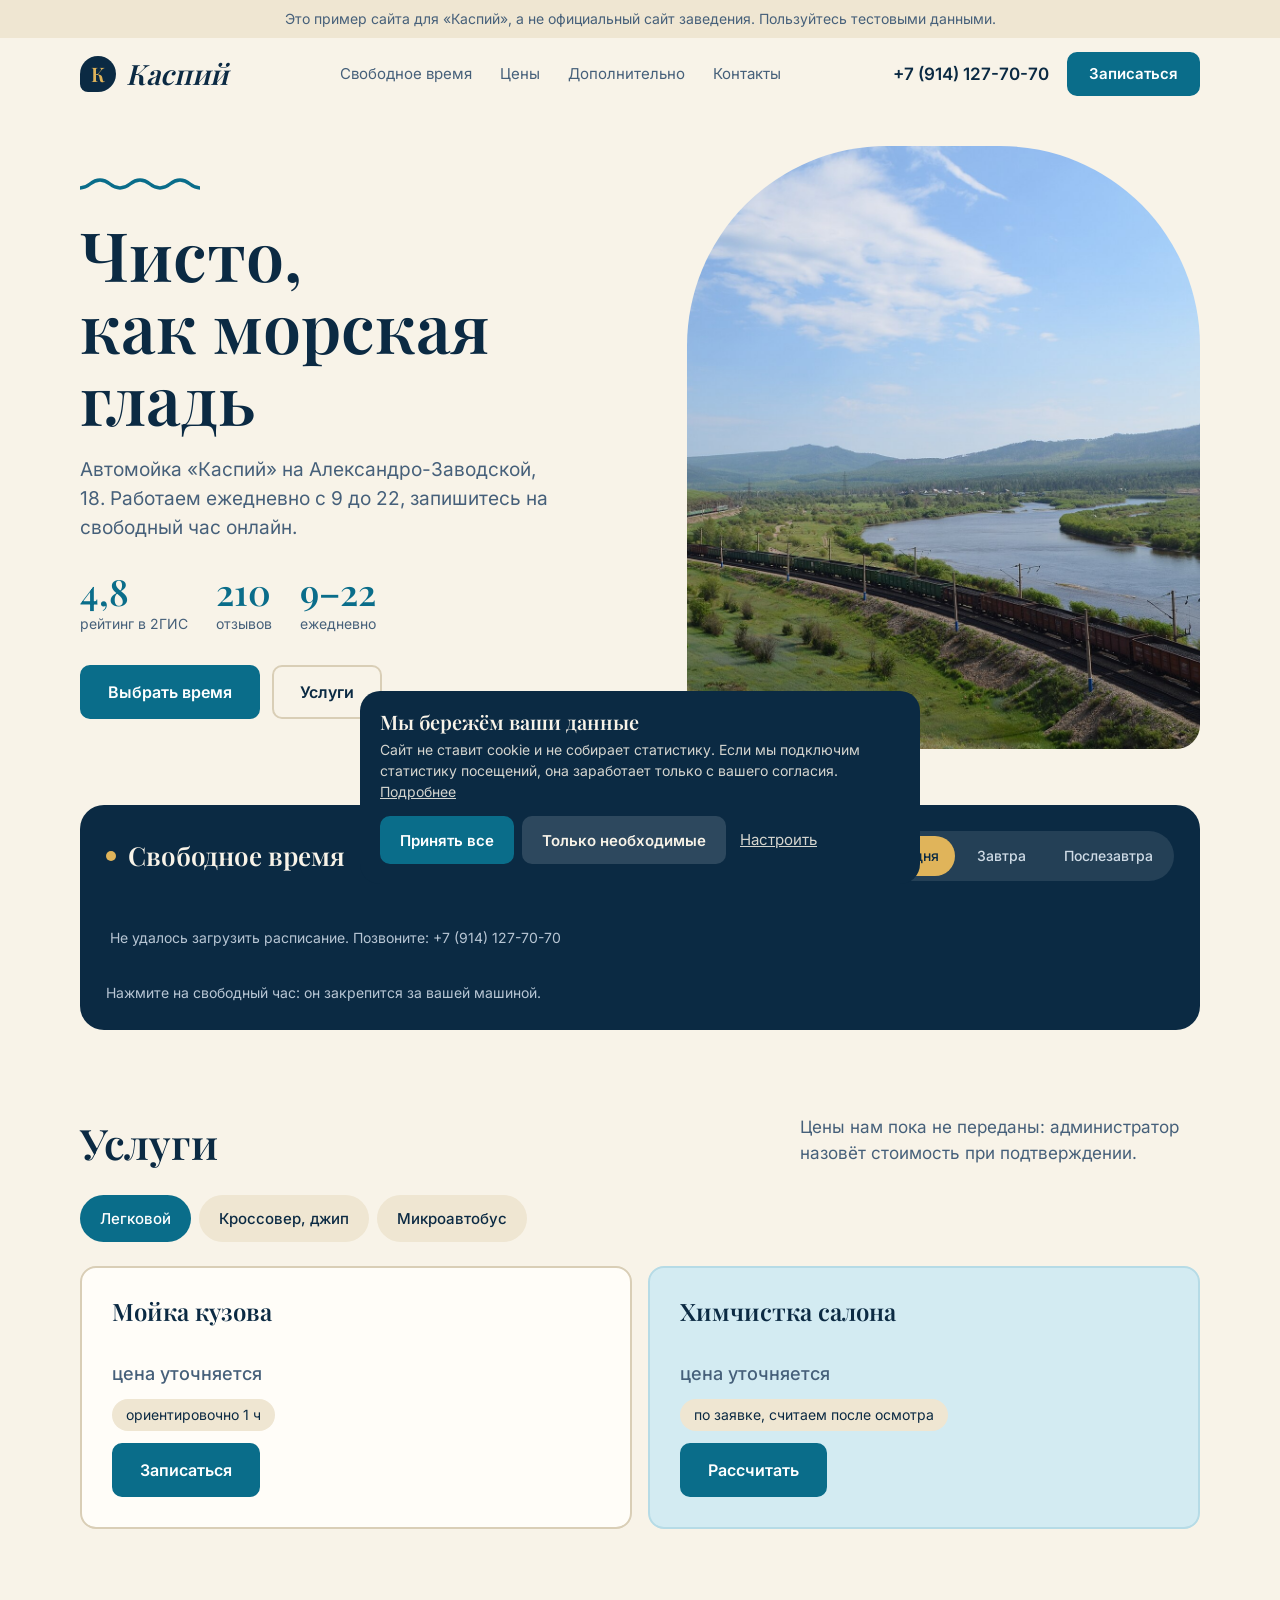
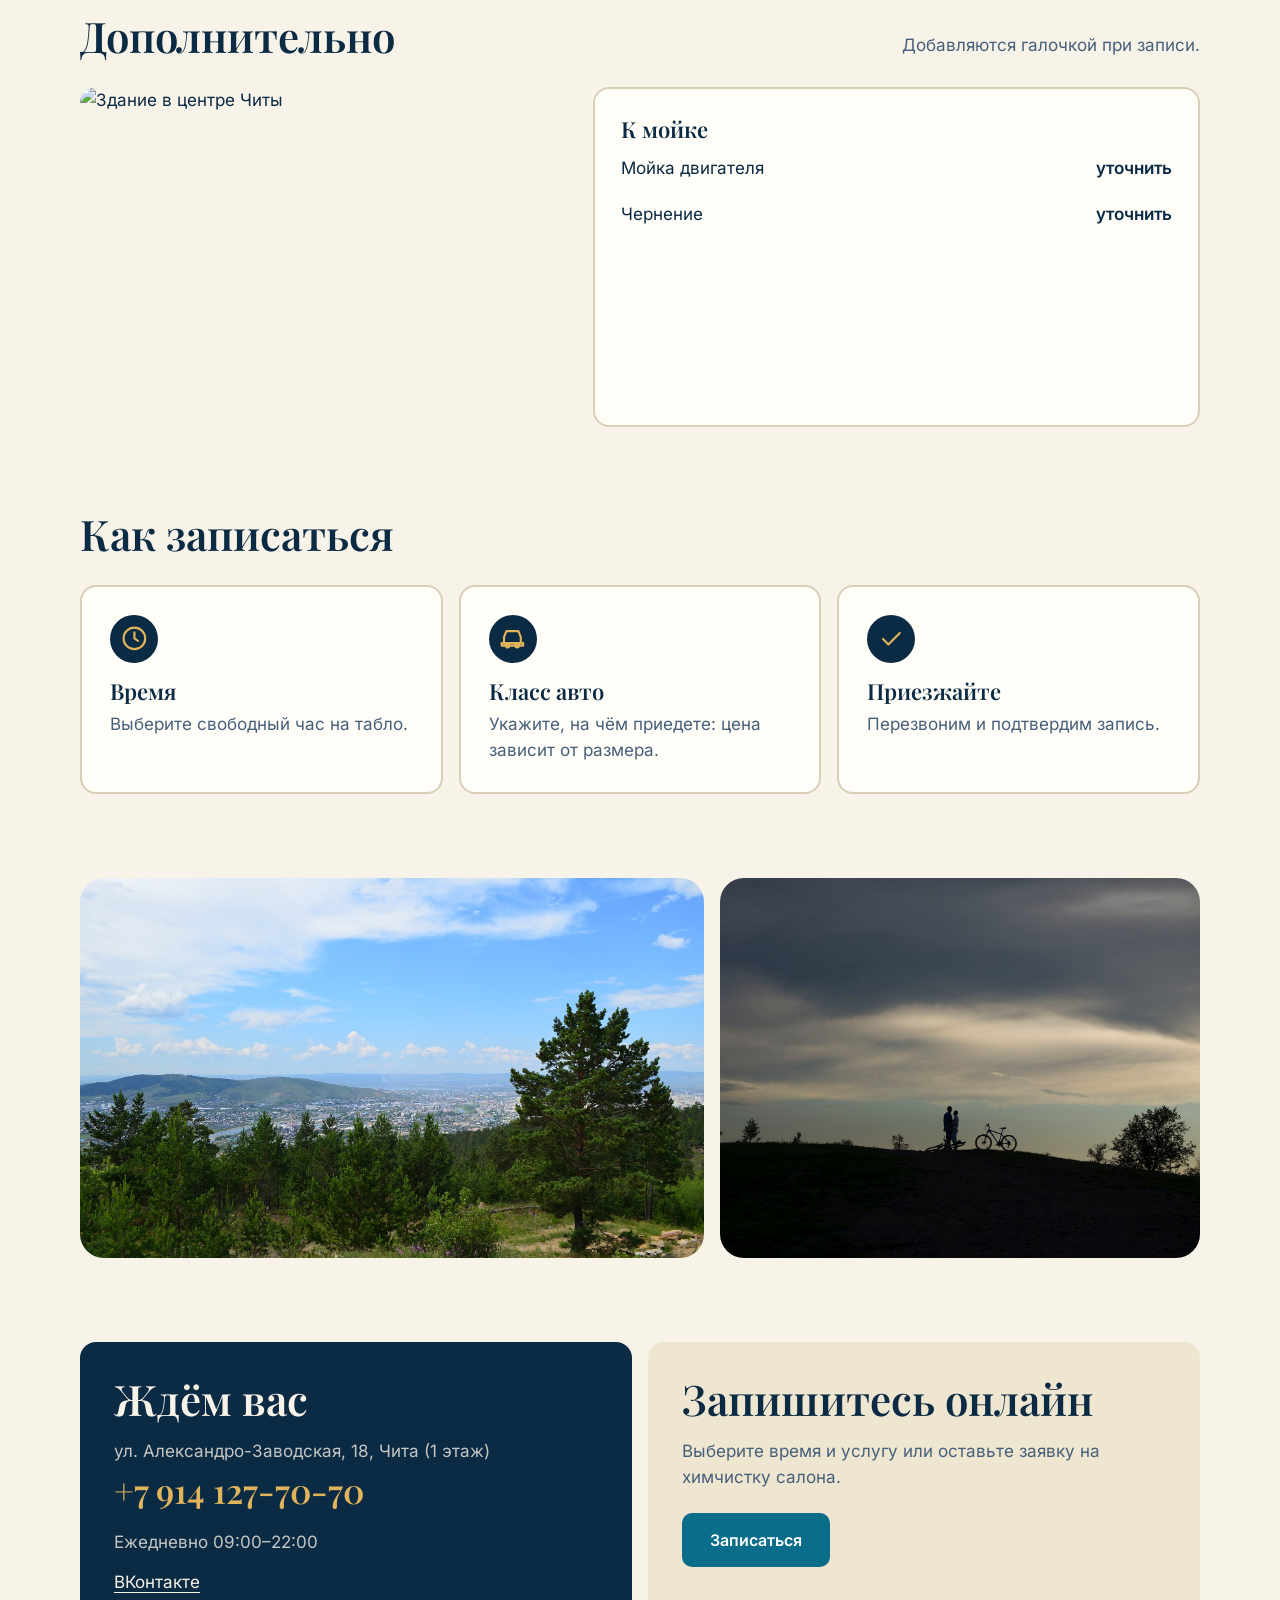
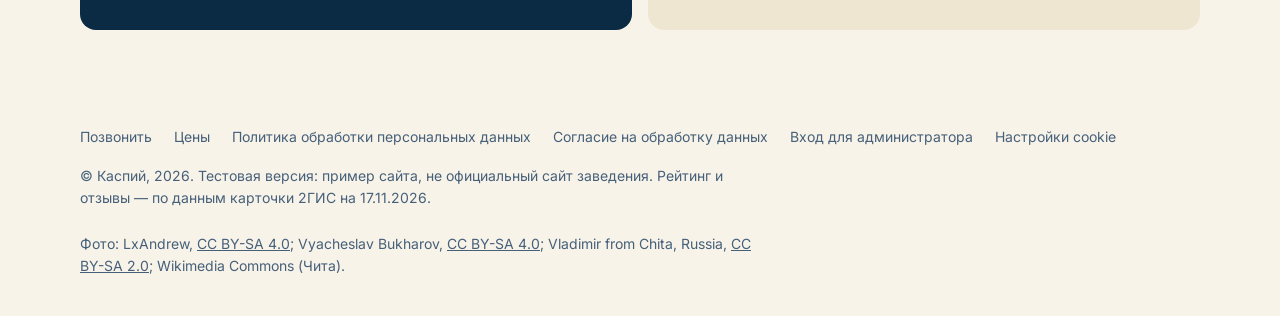
==== index.html @ b21750b9 "Пример сайта с онлайн-записью Co-Authored-By: Claude Sonnet 5.5 <noreply@anthropic.com>" ====
<!DOCTYPE html>
<html lang="ru">
<head>
<meta name="robots" content="noindex">
<meta charset="utf-8">
<!-- Странице можно грузить только свои файлы, обращаться только к Worker и (после согласия на cookie) к Метрике -->
<meta http-equiv="Content-Security-Policy" content="default-src 'self'; script-src 'self' 'unsafe-inline' https://mc.yandex.ru https://yastatic.net; style-src 'self' 'unsafe-inline'; img-src 'self' data: https://mc.yandex.ru https://mc.yandex.com; font-src 'self'; connect-src 'self' https://kaspiy-zayavki.kenny-ki.workers.dev https://mc.yandex.ru https://mc.yandex.com; frame-src 'none'; object-src 'none'; base-uri 'self'; form-action 'self'">
<meta name="referrer" content="strict-origin-when-cross-origin">
<meta name="viewport" content="width=device-width, initial-scale=1">
<title>Автомойка «Каспий» в Чите, ул. Александро-Заводская, 18</title>
<meta name="description" content="Автомойка «Каспий» в Чите, ул. Александро-Заводская, 18. Мойка кузова, химчистка салона, мойка двигателя, чернение. Ежедневно с 9:00 до 22:00, запись онлайн.">
<meta name="theme-color" content="#f8f3e8">
<link rel="icon" href="data:image/svg+xml,%3Csvg%20xmlns%3D%22http%3A%2F%2Fwww.w3.org%2F2000%2Fsvg%22%20viewBox%3D%220%200%2064%2064%22%3E%3Crect%20width%3D%2264%22%20height%3D%2264%22%20rx%3D%2214%22%20fill%3D%22%230a6d8a%22%2F%3E%3Ctext%20x%3D%2232%22%20y%3D%2243%22%20text-anchor%3D%22middle%22%20font-size%3D%2230%22%20font-family%3D%22Arial%2Csans-serif%22%20font-weight%3D%22700%22%20fill%3D%22%23ffffff%22%3E%D0%9A%3C%2Ftext%3E%3C%2Fsvg%3E">
<link rel="stylesheet" href="fonts/fonts.css">
<style>
:root{--bg:#f8f3e8;--surface:#fffdf8;--soft:#efe6d2;--ink:#0b2a43;--mute:#46607a;--accent:#0a6d8a;--on-accent:#ffffff;--accent-soft:#d3ebf2;--line:#d9ceb6;--dark:#0b2a43;--on-dark:#f8f3e8;--live:#e0b45a;--scrim:rgba(8,30,50,.6);--ov:rgba(8,30,50,.45);--r:16px;--rs:10px;--rm:10px;--rl:24px;--rb:10px;--bw:2px;--dw:600;--dtrack:0;--dcase:none;--accent-h:#085872;--accent-t:#0a6d8a;--live-a:#e0b45ae6;--display:'Playfair Display',Georgia,serif;--text:Inter,system-ui,sans-serif}
/* Общая основа сайтов «Чита»: всё управляется переменными темы. Оформление, шрифты и композицию каждый сайт задаёт сам. */
*{box-sizing:border-box;margin:0}
[hidden]{display:none!important}
html{scroll-behavior:smooth;scroll-padding-top:84px;-webkit-text-size-adjust:100%}
body{background:var(--bg);color:var(--ink);font:400 17px/1.55 var(--text);-webkit-font-smoothing:antialiased;overflow-x:hidden}
body.lock{overflow:hidden}
img{display:block;width:100%;height:100%;object-fit:cover}
a{color:inherit;text-decoration:none}
button,input,select,textarea{font:inherit;color:inherit}
:focus-visible{outline:3px solid var(--accent);outline-offset:3px}
::selection{background:var(--accent-soft)}
.skip{position:absolute;left:-9999px}.skip:focus{left:16px;top:8px;z-index:99;background:var(--ink);color:var(--bg);padding:8px 14px;border-radius:999px}
.wrap{max-width:1160px;margin:0 auto;padding:0 20px}
h1,h2,h3{font-family:var(--display);font-weight:var(--dw);letter-spacing:var(--dtrack);text-transform:var(--dcase);line-height:1.1}
h1{font-size:clamp(38px,6vw,68px)}
h2{font-size:clamp(28px,4vw,42px)}
.btn{display:inline-flex;align-items:center;justify-content:center;gap:8px;border:var(--bw) solid var(--accent);cursor:pointer;font:600 16px var(--text);padding:15px 26px;min-height:48px;border-radius:var(--rb);background:var(--accent);color:var(--on-accent);transition:transform .2s,background .2s,color .2s}
.btn:hover{background:var(--accent-h);border-color:var(--accent-h);transform:translateY(-2px)}
.btn:disabled{opacity:.6;cursor:default;transform:none}
.btn.soft{background:transparent;color:var(--ink);border-color:var(--line)}
.btn.soft:hover{background:var(--soft);border-color:var(--ink)}
.live{display:inline-block;width:10px;height:10px;border-radius:50%;background:var(--live);animation:pulse 2s infinite;flex:none}
@keyframes pulse{0%{box-shadow:0 0 0 0 var(--live-a)}70%,100%{box-shadow:0 0 0 10px transparent}}
.ic{width:1.2em;height:1.2em;fill:none;stroke:currentColor;stroke-width:1.8;stroke-linecap:round;stroke-linejoin:round;flex:none}

/* плашка тестовой версии */
.demo{background:var(--soft);font-size:14px;text-align:center;padding:8px 20px;color:var(--mute)}

/* шапка */
header{position:sticky;top:0;z-index:40;background:var(--bg)}
.nav{display:flex;align-items:center;justify-content:space-between;height:72px;gap:16px}
.logo{display:flex;align-items:center;gap:10px;font:var(--dw) 24px var(--display);text-transform:var(--dcase);letter-spacing:var(--dtrack)}
.logo i{min-width:36px;height:36px;padding:0 6px;border-radius:var(--rm);background:var(--accent);color:var(--on-accent);display:grid;place-items:center;font-style:normal;font-size:17px;position:relative}
nav{display:flex;gap:28px;color:var(--mute);font-size:15px}
nav a:hover{color:var(--ink)}
.nav-r{display:flex;align-items:center;gap:18px}
.nav-r .btn{padding:10px 20px;font-size:15px;min-height:44px}
.tel{font-weight:600}
@media(max-width:860px){nav{display:none}}
@media(max-width:520px){.tel{display:none}}

/* общие блоки */
main section,main .board{margin-bottom:84px}
.head{display:flex;justify-content:space-between;align-items:end;gap:20px;flex-wrap:wrap;margin-bottom:28px}
.head p{color:var(--mute);max-width:400px}

/* первый экран: варианты */
.hero{padding:36px 0 56px}
.hero .lead{color:var(--mute);font-size:19px;margin:20px 0 30px;max-width:480px}
.hero .cta{display:flex;gap:12px;flex-wrap:wrap}
.hero .pic{overflow:hidden;background:var(--soft);border-radius:var(--rl)}
.hero.v-split{display:grid;grid-template-columns:1.05fr .95fr;gap:40px;align-items:center}
.hero.v-split .pic{aspect-ratio:4/3.4}
@media(max-width:820px){.hero.v-split{grid-template-columns:1fr;padding-top:12px;gap:24px}.hero.v-split .pic{order:-1;aspect-ratio:16/11}}
.hero.v-full{position:relative;display:grid;align-items:end;min-height:min(78vh,640px);padding:0;border-radius:var(--rl);overflow:hidden;color:var(--on-dark);margin-top:8px}
.hero.v-full{margin-bottom:56px}
.hero.v-full .pic{position:absolute;inset:0;border-radius:0}
.hero.v-full .pic::after{content:"";position:absolute;inset:0;background:var(--ov)}
.hero.v-full .in{position:relative;z-index:1;padding:clamp(24px,5vw,56px);max-width:760px}
.hero.v-full .lead{color:inherit;opacity:.9}
.hero.v-center{text-align:center}
.hero.v-center .in{max-width:800px;margin:0 auto 36px}
.hero.v-center .lead{margin-left:auto;margin-right:auto}
.hero.v-center .cta{justify-content:center}
.hero.v-center .pic{aspect-ratio:21/9}
@media(max-width:700px){.hero.v-center .pic{aspect-ratio:4/3}}

/* свободное время */
.board{background:var(--soft);border-radius:var(--rl);padding:26px}
.board-top{display:flex;justify-content:space-between;align-items:center;gap:16px;flex-wrap:wrap;margin-bottom:18px}
.board h2{font-size:26px;display:flex;align-items:center;gap:12px}
.tabs{display:flex;gap:6px;background:var(--surface);padding:5px;border-radius:999px;overflow-x:auto;scrollbar-width:none}
.tabs button{border:0;background:none;cursor:pointer;font-weight:500;font-size:14px;min-height:40px;padding:8px 16px;border-radius:999px;color:var(--mute);white-space:nowrap}
.tabs button[aria-pressed="true"]{background:var(--ink);color:var(--bg)}
/* все часы в одной строке: на компьютере делят ширину поровну, на узком экране лента листается (колёсико, перетаскивание, полоса прокрутки) */
.hours{--hg:10px;display:flex;flex-wrap:nowrap;gap:var(--hg);overflow-x:auto;scrollbar-width:thin;padding-bottom:6px;cursor:grab;-webkit-overflow-scrolling:touch}
.hours > .hour{flex:1 1 0;min-width:68px;max-width:130px}
.hours > .hour:first-child{margin-left:auto}
.hours > .hour:last-child{margin-right:auto}
.hours.drag{cursor:grabbing}
.hours.drag .hour{pointer-events:none}
.hour{border:0;font:600 18px var(--display);letter-spacing:.5px;padding:16px 0;border-radius:var(--rs);text-align:center;background:transparent;color:var(--mute);opacity:.75}
.hour.busy{text-decoration:line-through}
.hour.past{opacity:.4} /* прошедший час: бледный, без зачёркивания — не путать с занятым */
.hour.wait{text-decoration:none}
.hour.free{background:var(--surface);color:var(--accent-t);cursor:pointer;opacity:1;transition:transform .2s,background .2s,color .2s}
.hour.free:hover,.hour.free:focus-visible{background:var(--accent);color:var(--on-accent);transform:translateY(-3px)}
.board .note{margin-top:14px;color:var(--mute);font-size:14px}
.hours > p,.hours > .wait:only-child{flex:1 1 100%;max-width:none;margin:0;text-align:left;padding:16px 4px;margin:0;font:400 16px var(--text);text-decoration:none}
@media(max-width:600px){.board{padding:20px 16px}}
/* вид табло: rows — прямоугольные клетки с жирной рамкой, bar — сплошная шкала */
[data-bstyle="rows"] .hour{border:var(--bw) solid var(--ink);border-radius:var(--rs);opacity:1;color:var(--mute)}
[data-bstyle="rows"] .hour.free{border-color:var(--ink)}
[data-bstyle="rows"] .hour.past,[data-bstyle="rows"] .hour.busy{border-color:var(--line)}
[data-bstyle="bar"] .hours{--hg:0px;border:var(--bw) solid var(--ink);border-radius:var(--rs);padding-bottom:0;background:var(--surface)}
[data-bstyle="bar"] .hour{border-radius:0;border-right:var(--bw) solid var(--line);padding:18px 0}
[data-bstyle="bar"] .hour.free{background:var(--accent);color:var(--on-accent)}
[data-bstyle="bar"] .hour.free:hover{background:var(--ink);color:var(--bg);transform:none}

/* цены */
.chips{display:flex;gap:8px;flex-wrap:wrap;margin-bottom:24px}
.chips button{border:var(--bw) solid transparent;cursor:pointer;font-weight:500;font-size:15px;min-height:44px;padding:10px 18px;border-radius:999px;background:var(--soft);transition:background .2s}
.chips button:hover{background:var(--line)}
.chips button[aria-pressed="true"]{background:var(--accent);color:var(--on-accent)}
.plans{display:grid;grid-template-columns:repeat(auto-fit,minmax(var(--plan-min,280px),1fr));gap:16px}
.plan{border-radius:var(--r);padding:30px;background:var(--soft);display:flex;flex-direction:column;gap:12px}
.plan.alt{background:var(--accent-soft)}
.plan h3{font-size:24px}
.plan .price{font:var(--dw) 46px/1.1 var(--display);letter-spacing:var(--dtrack)}
.plan .price .cur{font-size:.5em;color:var(--mute)}
.plan .price .from{font-size:.4em;color:var(--mute);margin-right:2px}
.plan .price .ask{font:500 20px var(--text);color:var(--mute);letter-spacing:0;text-transform:none}
.plan p{color:var(--mute)}
.plan .time{display:inline-block;align-self:flex-start;background:var(--surface);border-radius:999px;padding:5px 14px;font-size:14px}
.plan .btn{align-self:flex-start;margin-top:auto}
@media(max-width:700px){.plan{padding:24px}}
/* list и table — прайс строками */
[data-plans="list"] .plans,[data-plans="table"] .plans{grid-template-columns:1fr;gap:0}
[data-plans="list"] .plan,[data-plans="table"] .plan{display:grid;grid-template-columns:minmax(0,1fr) auto auto;grid-template-areas:"h pr b" "p t b";align-items:center;gap:4px 28px;padding:22px 0;border-radius:0;background:none;border-bottom:var(--bw) solid var(--line)}
[data-plans="list"] .plan.alt,[data-plans="table"] .plan.alt{background:none}
[data-plans="list"] .plan h3,[data-plans="table"] .plan h3{grid-area:h;font-size:22px}
[data-plans="list"] .plan p,[data-plans="table"] .plan p{grid-area:p}
[data-plans="list"] .plan .price,[data-plans="table"] .plan .price{grid-area:pr;font-size:32px;text-align:right}
[data-plans="list"] .plan .time,[data-plans="table"] .plan .time{grid-area:t;justify-self:end;background:none;padding:0;color:var(--mute)}
[data-plans="list"] .plan .btn,[data-plans="table"] .plan .btn{grid-area:b;align-self:center;margin:0}
[data-plans="table"] .plans{border:var(--bw) solid var(--ink);border-radius:var(--r);overflow:hidden;background:var(--surface)}
[data-plans="table"] .plan{padding:20px 24px;border-bottom:var(--bw) solid var(--ink)}
[data-plans="table"] .plan:last-child{border-bottom:0}
@media(max-width:700px){
  [data-plans="list"] .plan,[data-plans="table"] .plan{grid-template-columns:minmax(0,1fr);grid-template-areas:"h" "p" "pr" "t" "b";gap:6px}
  [data-plans="list"] .plan .price,[data-plans="table"] .plan .price,[data-plans="list"] .plan .time,[data-plans="table"] .plan .time{text-align:left;justify-self:start}
  [data-plans="table"] .plan{padding:18px}
}

/* допуслуги */
.extras{display:grid;grid-template-columns:.9fr 1.1fr;gap:16px}
.extras .pic{border-radius:var(--r);overflow:hidden;min-height:340px}
.list{background:var(--soft);border-radius:var(--r);padding:12px 26px 20px}
.list h3{font-size:22px;margin:16px 0 4px}
.list ul{list-style:none;padding:0}
.list li{display:grid;grid-template-columns:1fr auto;gap:2px 12px;padding:10px 0}
.list li b{font-weight:600;white-space:nowrap}
.list li small{grid-column:1/-1;color:var(--mute);font-size:14px}
@media(max-width:820px){.extras{grid-template-columns:1fr}.extras .pic{min-height:220px}}

/* как это работает */
.steps{display:grid;grid-template-columns:repeat(3,1fr);gap:16px}
.step{background:var(--soft);border-radius:var(--r);padding:28px}
.step i{width:48px;height:48px;border-radius:var(--rm);background:var(--accent-soft);color:var(--accent-t);display:grid;place-items:center;margin-bottom:16px;font-style:normal;font-size:24px}
.step h3{font-size:22px;margin-bottom:8px}
.step p{color:var(--mute)}
@media(max-width:700px){.steps{grid-template-columns:1fr}}

/* фото */
.strip{display:grid;grid-template-columns:1.3fr 1fr;grid-template-rows:380px;gap:16px}
.strip.three{grid-template-columns:1.2fr 1fr 1fr}
.strip figure{border-radius:var(--r);overflow:hidden}
@media(max-width:700px){.strip,.strip.three{grid-template-columns:1fr;grid-template-rows:none}.strip figure{aspect-ratio:16/10}}

/* контакты */
.contact{display:grid;grid-template-columns:1fr 1fr;gap:16px}
.card{border-radius:var(--r);padding:34px;background:var(--soft)}
.card.dark{background:var(--dark);color:var(--on-dark)}
.card.dark p{opacity:.78}
.card.dark a:hover{text-decoration:underline;text-underline-offset:4px}
.card h2{margin-bottom:16px}
.card .big{font:var(--dw) 34px/1.2 var(--display);display:block;margin:6px 0 18px}
.card .txt{color:var(--mute);margin-bottom:22px}
.card .links{display:flex;gap:14px;flex-wrap:wrap;margin-top:14px}
.card .links a{text-decoration:underline;text-underline-offset:4px}
@media(max-width:700px){.contact{grid-template-columns:1fr}.card{padding:26px}}

/* подвал */
footer{padding:12px 0 40px;color:var(--mute);font-size:14px}
footer .lnk{display:flex;flex-wrap:wrap;gap:8px 22px;margin-bottom:18px}
footer .lnk a:hover,footer .lnk button:hover{color:var(--ink)}
footer .legal{display:flex;justify-content:space-between;gap:24px;flex-wrap:wrap}
footer .legal p{max-width:680px}
footer .legal a{text-decoration:underline}
.cclink{font:inherit;color:inherit;background:none;border:0;padding:0;cursor:pointer}

/* запись: выезжающая панель */
#book{position:fixed;inset:0;z-index:60;visibility:hidden;transition:visibility 0s .38s}
#book.open{visibility:visible;transition:none}
.ovl{position:absolute;inset:0;background:var(--scrim);opacity:0;transition:opacity .3s}
#book.open .ovl{opacity:1}
.drawer{position:absolute;top:0;right:0;bottom:0;width:min(500px,100%);background:var(--surface);color:var(--ink);border-radius:var(--rl) 0 0 var(--rl);overflow:hidden;display:flex;flex-direction:column;transform:translateX(100%);transition:transform .38s cubic-bezier(.2,.8,.2,1)}
#book.open .drawer{transform:none}
@media(max-width:520px){.drawer{border-radius:0}}
.dh{display:flex;align-items:center;justify-content:space-between;padding:18px 24px;background:var(--soft)}
.dh h2{font-size:28px;display:flex;align-items:center;gap:10px}
.dh h2:focus{outline:none}
.x{width:46px;height:46px;border:0;border-radius:50%;background:var(--surface);cursor:pointer;display:grid;place-items:center;transition:background .2s}
.x:hover{background:var(--accent-soft)}
.x svg{width:20px;height:20px;stroke:var(--ink);stroke-width:2;fill:none}
.db{flex:1;overflow-y:auto;padding:24px;overscroll-behavior:contain}
#f{display:grid;gap:20px}
#f label,.field{display:grid;gap:8px}
.lbl{font-weight:600}
#f select,#f input:not([type=checkbox]),#f textarea{width:100%;min-height:52px;padding:12px 16px;border:var(--bw) solid transparent;border-radius:var(--rs);background:var(--soft);color:var(--ink);font-size:16px}
#f textarea{min-height:92px;resize:vertical}
#f select{-webkit-appearance:none;appearance:none;padding-right:44px;background:var(--soft) url("data:image/svg+xml,%3Csvg xmlns='http://www.w3.org/2000/svg' viewBox='0 0 24 24' fill='none' stroke='%23888' stroke-width='2'%3E%3Cpath d='m6 9 6 6 6-6'/%3E%3C/svg%3E") no-repeat right 14px center/18px}
#f select option{background:var(--surface);color:var(--ink)}
#f select:focus,#f input:not([type=checkbox]):focus,#f textarea:focus{outline:2px solid var(--accent);outline-offset:0}
input::placeholder,textarea::placeholder{color:var(--mute)}
.hint{font-size:14px;color:var(--mute)}
details.more summary{cursor:pointer;color:var(--accent-t);font-weight:600;list-style:none;display:flex;align-items:center;gap:8px;min-height:44px}
details.more summary::-webkit-details-marker{display:none}
details.more summary::before{content:"+";width:26px;height:26px;border-radius:50%;background:var(--accent-soft);display:grid;place-items:center;transition:transform .2s}
details.more[open] summary::before{transform:rotate(45deg)}
.ex{display:grid;gap:2px;margin-top:6px}
.ex label{display:grid!important;grid-template-columns:22px 1fr auto;align-items:center;gap:12px!important;min-height:44px;cursor:pointer}
.ex input{width:20px;height:20px;accent-color:var(--accent)}
.ex b{font-weight:600;white-space:nowrap}
.sum{display:flex;justify-content:space-between;align-items:center;gap:12px;padding:16px 18px;border-radius:var(--rs);background:var(--accent-soft)}
.sum small{display:block;color:var(--mute);font-size:13px}
.sum b.ask{font:600 18px var(--text);text-transform:none;letter-spacing:0;text-align:right;white-space:normal}
.sum b{font:var(--dw) 28px/1 var(--display);text-transform:none;white-space:nowrap}
#f > *,#f .field > *{min-width:0} /* иначе сетка формы растягивается по ленте дней и лента не листается */
#f{grid-template-columns:minmax(0,1fr)}
.ddw{position:relative;min-width:0}
.dd{display:flex;gap:8px;overflow-x:auto;padding-bottom:4px;scrollbar-width:none;scroll-behavior:smooth;cursor:grab}
.dd.drag{cursor:grabbing;scroll-behavior:auto}
.dd.drag button{pointer-events:none}
.ddn{position:absolute;top:50%;transform:translateY(calc(-50% - 2px));z-index:2;width:44px;height:44px;border:0;border-radius:50%;background:var(--ink);color:var(--bg);display:grid;place-items:center;cursor:pointer;transition:background .2s}
.ddn:hover{background:var(--accent);color:var(--on-accent)}
.ddn svg{width:18px;height:18px;fill:none;stroke:currentColor;stroke-width:2.4;stroke-linecap:round;stroke-linejoin:round}
.ddn.prev{left:-6px}.ddn.next{right:-6px}
.dd button{flex:0 0 auto;border:0;cursor:pointer;background:var(--soft);border-radius:var(--rs);padding:10px 14px;min-width:66px;min-height:56px;font-size:13px;color:var(--mute);transition:background .2s}
.dd button b{display:block;font:var(--dw) 20px var(--display);color:var(--ink)}
.dd button.on{background:var(--ink);color:var(--bg)}
.dd button.on b{color:var(--bg)}
.picked{margin-bottom:10px;color:var(--mute);font-size:14px}
.slots{display:grid;grid-template-columns:repeat(auto-fill,minmax(84px,1fr));gap:8px}
.slot{min-height:46px;border:0;border-radius:999px;background:var(--soft);cursor:pointer;font:600 16px var(--display);letter-spacing:.4px;transition:background .15s}
.slot:hover{background:var(--accent-soft)}
.slot.on{background:var(--accent);color:var(--on-accent)}
.consent{grid-template-columns:22px 1fr!important;align-items:start;font-size:14px;color:var(--mute)}
.consent input{width:20px;height:20px;margin-top:2px;accent-color:var(--accent)}
.consent a{color:var(--accent-t);text-decoration:underline}
.ok{display:none;text-align:center;padding:40px 10px}
.ok i{width:72px;height:72px;border-radius:50%;background:var(--accent-soft);display:grid;place-items:center;margin:0 auto 18px;font-style:normal;font-size:32px;color:var(--accent-t)}
.ok h3{font-size:28px;margin-bottom:10px}
.ok p{color:var(--mute);margin-bottom:24px}
.err{display:none;margin-top:16px;padding:14px 16px;border-radius:var(--rs);background:#fbe4de;color:#8a2a1c}
.hp{position:absolute;left:-9999px;width:1px;height:1px;overflow:hidden}

/* согласие на cookie: показывается при первом визите; до ответа ничего не загружается */
.cc{position:fixed;left:16px;right:16px;bottom:calc(16px + env(safe-area-inset-bottom));z-index:50;max-width:560px;margin:0 auto;padding:20px;border-radius:20px;background:var(--dark);color:var(--on-dark);font-size:14px;line-height:1.5}
.cc h3{font-size:20px;margin-bottom:6px;display:flex;align-items:center;gap:10px}
.cc p{opacity:.85}
.cc a{text-decoration:underline}
.cc .opts{display:none;margin-top:14px;gap:8px}
.cc.more .opts{display:grid}
.cc .opt{display:grid;grid-template-columns:22px 1fr;gap:10px;align-items:start;padding:12px 14px;border-radius:14px;background:rgba(255,255,255,.1);cursor:pointer}
.cc .opt input{width:20px;height:20px;margin-top:1px;accent-color:var(--accent)}
.cc .opt b{display:block;font-weight:600}
.cc .opt span{opacity:.75}
.cc .row{display:flex;flex-wrap:wrap;gap:8px;margin-top:14px}
.cc .btn{padding:11px 18px;font-size:15px}
.cc .btn.ghost{background:rgba(255,255,255,.14);color:inherit;border-color:transparent}
.cc .btn.ghost:hover{background:rgba(255,255,255,.24)}
.cc .lnkbtn{background:none;border:0;color:inherit;opacity:.85;text-decoration:underline;cursor:pointer;padding:11px 6px;font-size:15px}
@media(max-width:520px){.cc{left:10px;right:10px;padding:18px}.cc .row .btn{flex:1 1 auto}}

@media (prefers-reduced-motion:reduce){
  html{scroll-behavior:auto}
  .drawer,.ovl{transition:none}
  .live{animation:none}
  .btn:hover,.hour.free:hover{transform:none}
}

/* цифры из карточки 2ГИС под заголовком */
.facts{display:flex;gap:28px;flex-wrap:wrap;list-style:none;padding:0;margin:0 0 30px}
.facts li{font-size:14px;color:var(--mute)}
.facts b{display:block;font:var(--dw) 36px/1 var(--display);letter-spacing:var(--dtrack);color:var(--ink);margin-bottom:4px}
.hero.v-full .facts li{color:inherit;opacity:.85}
.hero.v-full .facts b{color:inherit}

/* ---- оформление «Каспий» ---- */

.logo{font-style:italic;font-size:28px}
.logo i{border-radius:50% 50% 50% 8px;background:var(--ink);color:var(--live);font:600 20px var(--display)}
h1{font-size:clamp(38px,5.6vw,68px);line-height:1.06}
.wavemark{display:block;width:120px;height:24px;margin-bottom:18px;fill:none;stroke:var(--accent);stroke-width:3.5;stroke-linecap:round}
.hero.v-split .pic{border-radius:200px 200px 24px 24px;aspect-ratio:3.4/4}
@media(max-width:820px){.hero.v-split .pic{aspect-ratio:4/3;border-radius:24px}}
.facts b{color:var(--accent)}
.board{background:var(--ink);color:#f8f3e8}
.board h2{color:#f8f3e8}
.board .note{color:#b8c6d4}
.tabs{background:rgba(255,255,255,.1)}
.tabs button{color:#cfdbe6}
.tabs button[aria-pressed="true"]{background:var(--live);color:var(--ink)}
.hour{color:#9db1c4}
.hour.free{background:#f8f3e8;color:var(--ink)}
.hour.free:hover{background:var(--live);color:var(--ink)}
.plan{background:var(--surface);border:2px solid var(--line)}
.plan.alt{background:var(--accent-soft);border-color:#b6dbe6}
.plan .price{color:var(--ink)}
.plan .time{background:var(--soft)}
.plan .price .ask{font:500 18px var(--text);color:var(--mute)}
.step{background:var(--surface);border:2px solid var(--line)}
.step i{background:var(--ink);color:var(--live);border-radius:50%}
.list{background:var(--surface);border:2px solid var(--line)}
.strip figure{border-radius:24px}
.card.dark{background:var(--ink)}
.card .big{color:var(--live)}

</style>
</head>
<body data-plans="cards" data-bstyle="pills">
<a class="skip" href="#tablo">Перейти к записи</a>
<div class="demo" role="note">Это пример сайта для «Каспий», а не официальный сайт заведения. Пользуйтесь тестовыми данными.</div>

<header>
  <div class="wrap nav">
    <a class="logo" href="#" aria-label="Каспий, наверх"><i aria-hidden="true">К</i>Каспий</a>
    <nav aria-label="Разделы"><a href="#tablo" data-board>Свободное время</a><a href="#ceny">Цены</a><a data-extras href="#dop">Дополнительно</a><a href="#kontakty">Контакты</a></nav>
    <div class="nav-r">
      <a class="tel" id="h-tel" href="tel:+79141277070">+7 (914) 127-70-70</a>
      <button class="btn" type="button" data-book>Записаться</button>
    </div>
  </div>
</header>

<main class="wrap">
  <div class="hero v-split"><div class="in"><svg class="wavemark" viewBox="0 0 120 24" aria-hidden="true"><path d="M0 12c10 0 10-8 20-8s10 8 20 8 10-8 20-8 10 8 20 8 10-8 20-8 10 8 20 8" /></svg><h1>Чисто, как&nbsp;морская гладь</h1><p class="lead">Автомойка «Каспий» на Александро-Заводской, 18. Работаем ежедневно с 9 до 22, запишитесь на свободный час онлайн.</p><ul class="facts"><li><b>4,8</b>рейтинг в 2ГИС</li><li><b>210</b>отзывов</li><li><b>9–22</b>ежедневно</li></ul><div class="cta"><a class="btn" href="#tablo">Выбрать время</a><a class="btn soft" href="#ceny">Услуги</a></div></div><div class="pic"><img src="img/strelka.jpg" width="1600" height="1000" alt="Излучина реки и сопки возле Читы" fetchpriority="high"></div></div>
  <div class="board" id="tablo" data-board role="region" aria-labelledby="h-tablo"><div class="board-top"><h2 id="h-tablo"><span class="live" aria-hidden="true"></span>Свободное время</h2><div class="tabs" id="days-tabs" aria-label="День"></div></div><div class="hours" id="rows" aria-live="polite"><span class="hour wait">Загружаем…</span></div><noscript><p class="note">Расписание видно с включённым JavaScript. Записаться можно по телефону +7 (914) 127-70-70.</p></noscript><p class="note" id="board-note">Нажмите на свободный час: он закрепится за вашей машиной.</p></div>
  <section id="ceny" aria-labelledby="h-ceny"><div class="head"><h2 id="h-ceny">Услуги</h2><p>Цены нам пока не переданы: администратор назовёт стоимость при подтверждении.</p></div><div class="chips" id="chips" aria-label="Класс автомобиля"></div><div class="plans" id="plans"></div></section>
  <section id="dop" data-extras aria-labelledby="h-dop"><div class="head"><h2 id="h-dop">Дополнительно</h2><p>Добавляются галочкой при записи.</p></div><div class="extras"><figure class="pic"><img src="img/stele.jpg" width="1600" height="1000" alt="Здание в центре Читы" loading="lazy"></figure><div class="list" id="extras-list"></div></div></section>
  <section aria-labelledby="h-how"><div class="head"><h2 id="h-how">Как записаться</h2></div><div class="steps"><div class="step"><i aria-hidden="true"><svg class="ic" viewBox="0 0 24 24" aria-hidden="true"><circle cx="12" cy="12" r="9"/><path d="M12 7v5l3 2"/></svg></i><h3>Время</h3><p>Выберите свободный час на табло.</p></div><div class="step"><i aria-hidden="true"><svg class="ic" viewBox="0 0 24 24" aria-hidden="true"><path d="M5 16V11l2-5h10l2 5v5"/><path d="M3 16h18v2H3z"/><circle cx="8" cy="18" r="1.5"/><circle cx="16" cy="18" r="1.5"/></svg></i><h3>Класс авто</h3><p>Укажите, на чём приедете: цена зависит от размера.</p></div><div class="step"><i aria-hidden="true"><svg class="ic" viewBox="0 0 24 24" aria-hidden="true"><path d="M5 12.5l4.5 4.5L19 7.5"/></svg></i><h3>Приезжайте</h3><p>Перезвоним и подтвердим запись.</p></div></div></section>
  <section aria-label="Чита"><div class="strip"><figure><img src="img/batareya.jpg" width="1600" height="1000" alt="Зелёные сопки и вид на Читу" loading="lazy"></figure><figure><img src="img/titov.jpg" width="1600" height="1000" alt="Силуэты на холме на закате" loading="lazy"></figure></div></section>
  <section id="kontakty" aria-labelledby="h-kont"><div class="contact"><div class="card dark"><h2 id="h-kont">Ждём вас</h2><p><a id="c-addr" href="#" target="_blank" rel="noopener">ул. Александро-Заводская, 18, Чита (1 этаж)</a></p><a class="big" id="c-tel" href="#"></a><p id="c-hrs"></p><div class="links" id="c-links"></div></div><div class="card"><h2>Запишитесь онлайн</h2><p class="txt">Выберите время и услугу или оставьте заявку на химчистку салона.</p><button class="btn" type="button" data-book>Записаться</button></div></div></section>
</main>

<footer>
  <div class="wrap">
    <div class="lnk" id="foot-lnk">
      <a href="tel:+79141277070">Позвонить</a>
      <a href="#ceny">Цены</a>
      <a href="privacy.html">Политика обработки персональных данных</a>
      <a href="soglasie.html">Согласие на обработку данных</a>
      <a href="admin.html">Вход для администратора</a>
    </div>
    <div class="legal">
      <p>© <span id="fbrand">Каспий</span>, 2026. Тестовая версия: пример сайта, не официальный сайт заведения. Рейтинг и отзывы — по данным карточки 2ГИС на 17.11.2026.</p>
      <p>Фото: LxAndrew, <a href="https://creativecommons.org/licenses/by-sa/4.0" target="_blank" rel="noopener">CC BY-SA 4.0</a>; Vyacheslav Bukharov, <a href="https://creativecommons.org/licenses/by-sa/4.0" target="_blank" rel="noopener">CC BY-SA 4.0</a>; Vladimir from Chita, Russia, <a href="https://creativecommons.org/licenses/by-sa/2.0" target="_blank" rel="noopener">CC BY-SA 2.0</a>; Wikimedia Commons (Чита).</p>
    </div>
  </div>
</footer>

<div id="book">
  <div class="ovl" id="ovl"></div>
  <aside class="drawer" id="drawer" role="dialog" aria-modal="true" aria-labelledby="dtitle" aria-hidden="true">
    <div class="dh">
      <h2 id="dtitle" tabindex="-1"><span class="live" aria-hidden="true"></span><span id="dtitle-t" data-book="Запись">Запись</span></h2>
      <button class="x" type="button" id="dclose" aria-label="Закрыть"><svg viewBox="0 0 24 24" aria-hidden="true"><path d="M6 6l12 12M18 6 6 18"/></svg></button>
    </div>
    <div class="db">
      <form id="f">
        <label id="lvl-wrap"><span class="lbl">Класс автомобиля</span><select name="level" id="level"></select></label>
        <label><span class="lbl">Услуга</span><select name="service" id="svc"></select></label>
        <details class="more only-book" id="more"><summary>Добавить услуги</summary><div class="ex" id="ex"></div></details>
        <p class="sum" id="sum"></p>
        <div class="field only-book"><span class="lbl">День</span><div class="ddw"><button class="ddn prev" type="button" id="dd-prev" aria-label="Предыдущие дни" hidden><svg viewBox="0 0 24 24" aria-hidden="true"><path d="m15 6-6 6 6 6"/></svg></button><div class="dd" id="days"></div><button class="ddn next" type="button" id="dd-next" aria-label="Следующие дни" hidden><svg viewBox="0 0 24 24" aria-hidden="true"><path d="m9 6 6 6-6 6"/></svg></button></div></div>
        <div class="field only-book"><span class="lbl">Время</span><div id="times" aria-live="polite"></div></div>
        <label class="only-req" hidden><span class="lbl">Автомобиль</span><input name="car" maxlength="80" autocomplete="off" placeholder="Марка и модель"></label>
        <label class="only-req" hidden><span class="lbl">Что нужно сделать</span><textarea name="comment" maxlength="300" placeholder="Коротко опишите задачу (необязательно)"></textarea></label>
        <label><span class="lbl">Имя</span><input name="name" required autocomplete="given-name" maxlength="40" placeholder="Как к вам обращаться"></label>
        <label><span class="lbl">Телефон</span><input name="phone" aria-describedby="phint" type="tel" inputmode="tel" required autocomplete="tel" maxlength="18" placeholder="+7 (___) ___-__-__" pattern="\+7 \(\d{3}\) \d{3}-\d{2}-\d{2}" title="Введите номер полностью: +7 (999) 123-45-67"><span class="hint" id="phint">Перезвоним, чтобы подтвердить</span></label>
        <!-- ловушка для ботов: поле скрыто от людей и программ чтения с экрана -->
        <label class="hp" aria-hidden="true">Сайт<input name="website" tabindex="-1" autocomplete="off"></label>
        <label class="consent"><input type="checkbox" name="consent" required><span>Я даю <a href="soglasie.html" target="_blank" rel="noopener">согласие на обработку персональных данных</a> (имя, телефон, данные автомобиля) для записи или расчёта</span></label>
        <button class="btn" type="submit">Записаться</button>
      </form>
      <div class="ok" id="ok" role="status">
        <i aria-hidden="true">✓</i>
        <h3>Заявка принята</h3>
        <p id="ok-text">Мы перезвоним и подтвердим.</p>
        <button class="btn" type="button" id="again">Готово</button>
      </div>
      <p class="err" id="err" role="alert"></p>
    </div>
  </aside>
</div>

<script src="app.js"></script>
</body>
</html>
---- fonts/fonts.css ----
/* Шрифты лежат на самом сайте, а не грузятся с Google Fonts: так IP посетителей не уходит за рубеж (152-ФЗ). Лицензия SIL OFL 1.1, тексты рядом. */
@font-face{font-family:'Playfair Display';font-style:normal;font-weight:600 700;font-display:swap;src:url(PlayfairDisplay-cyrillic-600.woff2) format('woff2');unicode-range:U+0301, U+0400-045F, U+0490-0491, U+04B0-04B1, U+2116}
@font-face{font-family:'Playfair Display';font-style:normal;font-weight:600 700;font-display:swap;src:url(PlayfairDisplay-latin-600.woff2) format('woff2');unicode-range:U+0000-00FF, U+0131, U+0152-0153, U+02BB-02BC, U+02C6, U+02DA, U+02DC, U+0304, U+0308, U+0329, U+2000-206F, U+20AC, U+2122, U+2191, U+2193, U+2212, U+2215, U+FEFF, U+FFFD}
@font-face{font-family:'Inter';font-style:normal;font-weight:400 600;font-display:swap;src:url(Inter-cyrillic-400.woff2) format('woff2');unicode-range:U+0301, U+0400-045F, U+0490-0491, U+04B0-04B1, U+2116}
@font-face{font-family:'Inter';font-style:normal;font-weight:400 600;font-display:swap;src:url(Inter-latin-400.woff2) format('woff2');unicode-range:U+0000-00FF, U+0131, U+0152-0153, U+02BB-02BC, U+02C6, U+02DA, U+02DC, U+0304, U+0308, U+0329, U+2000-206F, U+20AC, U+2122, U+2191, U+2193, U+2212, U+2215, U+FEFF, U+FFFD}
@font-face{font-family:'Golos Text';font-style:normal;font-weight:400 600;font-display:swap;src:url(GolosText-cyrillic-400.woff2) format('woff2');unicode-range:U+0301, U+0400-045F, U+0490-0491, U+04B0-04B1, U+2116}
@font-face{font-family:'Golos Text';font-style:normal;font-weight:400 600;font-display:swap;src:url(GolosText-latin-400.woff2) format('woff2');unicode-range:U+0000-00FF, U+0131, U+0152-0153, U+02BB-02BC, U+02C6, U+02DA, U+02DC, U+0304, U+0308, U+0329, U+2000-206F, U+20AC, U+2122, U+2191, U+2193, U+2212, U+2215, U+FEFF, U+FFFD}
@font-face{font-family:'Oswald';font-style:normal;font-weight:500 700;font-display:swap;src:url(Oswald-cyrillic-500.woff2) format('woff2');unicode-range:U+0301, U+0400-045F, U+0490-0491, U+04B0-04B1, U+2116}
@font-face{font-family:'Oswald';font-style:normal;font-weight:500 700;font-display:swap;src:url(Oswald-latin-500.woff2) format('woff2');unicode-range:U+0000-00FF, U+0131, U+0152-0153, U+02BB-02BC, U+02C6, U+02DA, U+02DC, U+0304, U+0308, U+0329, U+2000-206F, U+20AC, U+2122, U+2191, U+2193, U+2212, U+2215, U+FEFF, U+FFFD}
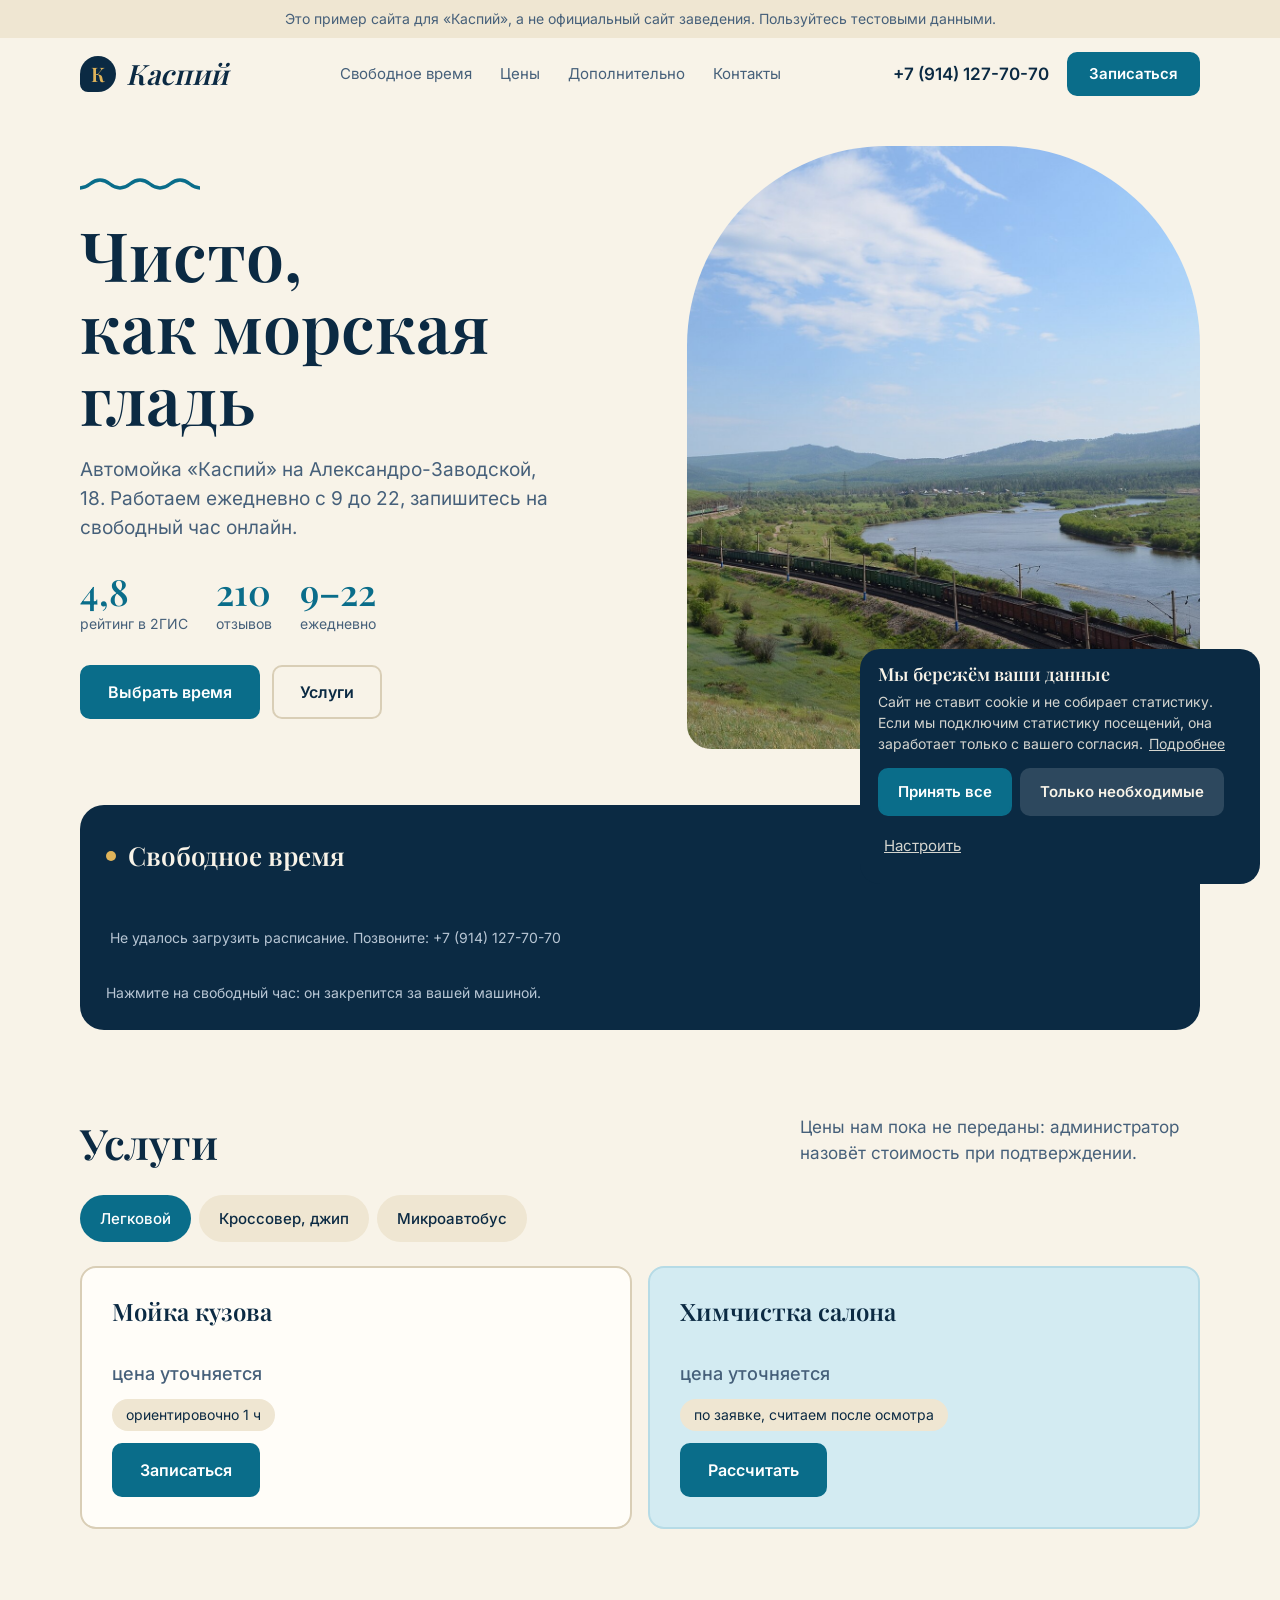
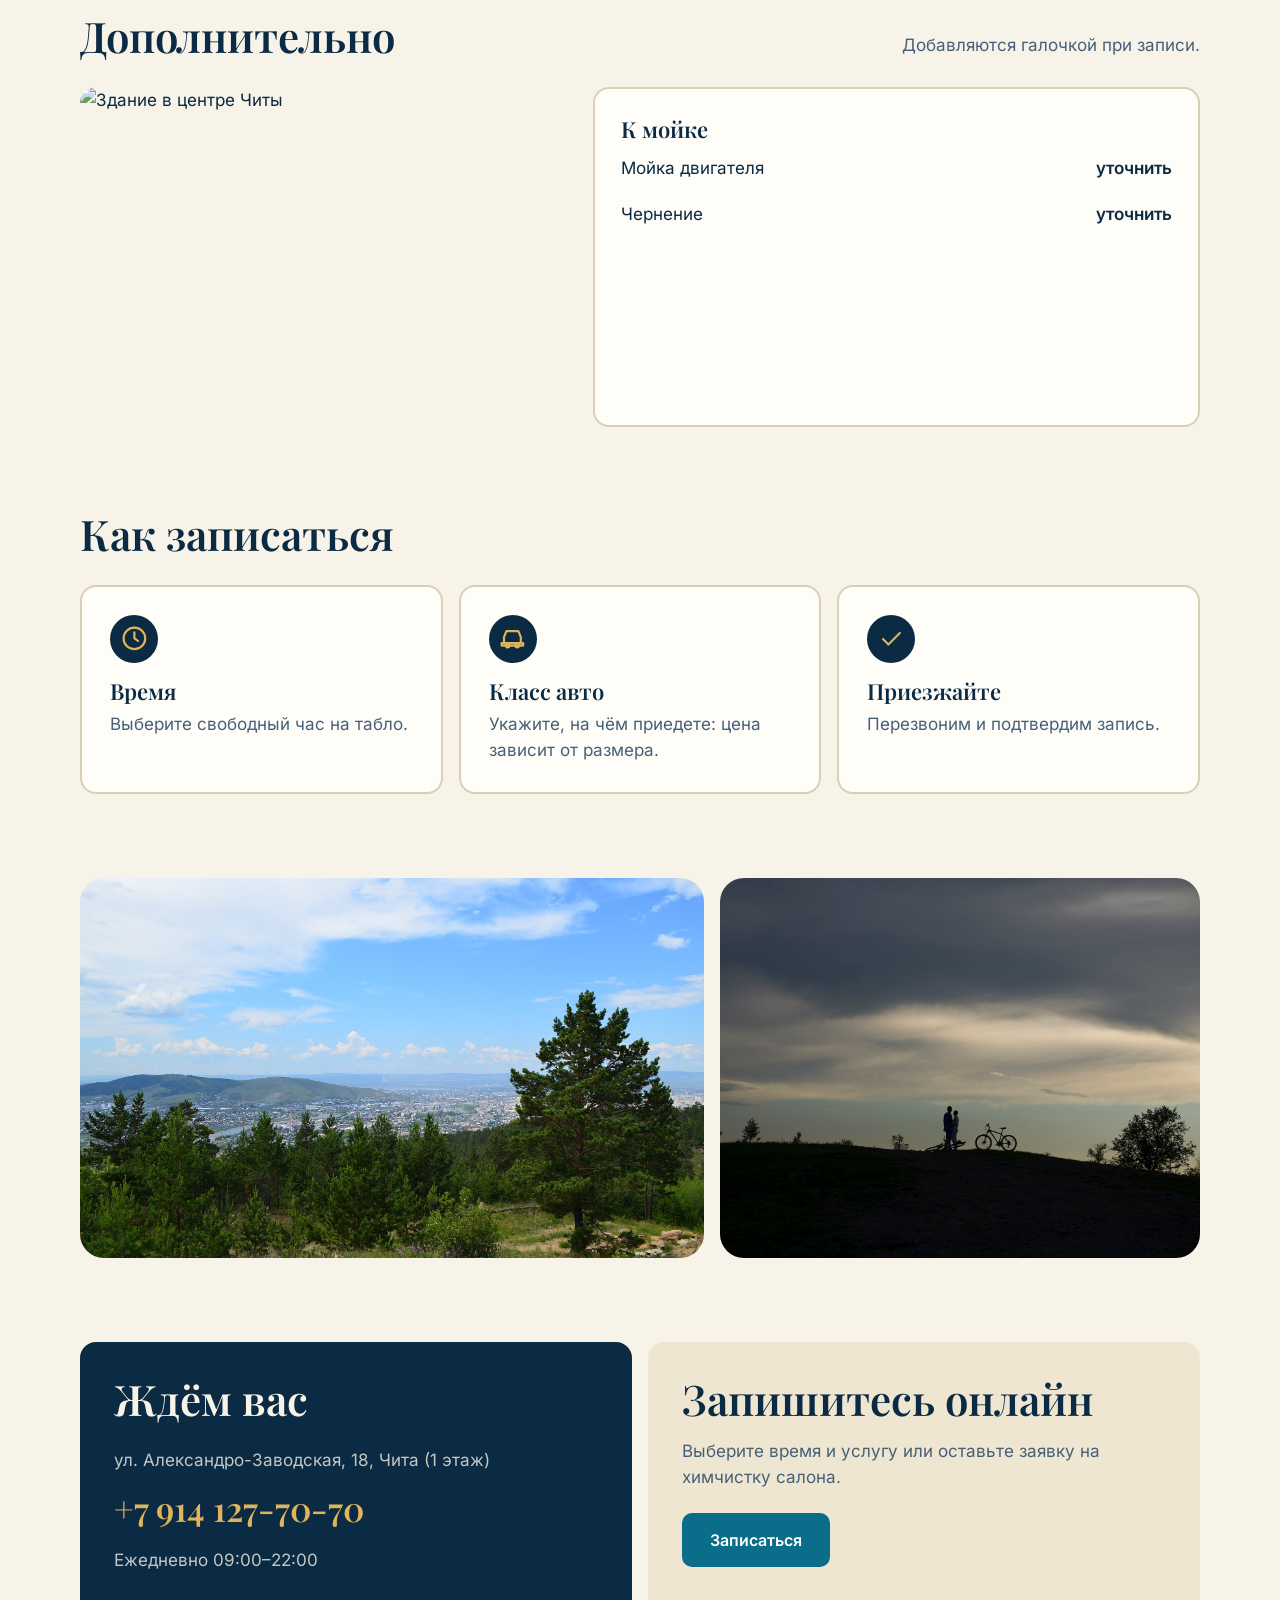
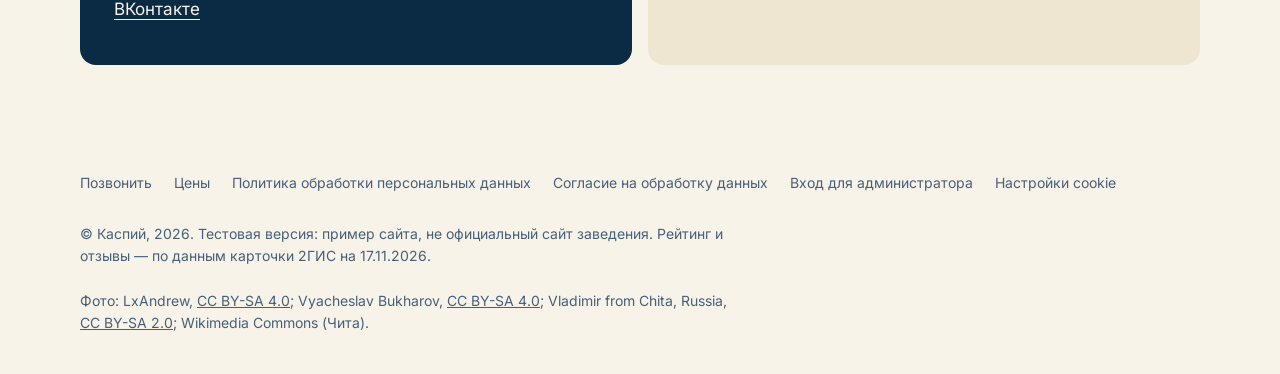
==== commit 048c660a: "Баннер cookie компактнее, крупные зоны нажатия Co-Authored-By: Claude Sonnet 5.5 <noreply@anthropic." ====
--- a/index.html
+++ b/index.html
@@ -277,7 +277,19 @@
 .cc .btn.ghost{background:rgba(255,255,255,.14);color:inherit;border-color:transparent}
 .cc .btn.ghost:hover{background:rgba(255,255,255,.24)}
 .cc .lnkbtn{background:none;border:0;color:inherit;opacity:.85;text-decoration:underline;cursor:pointer;padding:11px 6px;font-size:15px}
-@media(max-width:520px){.cc{left:10px;right:10px;padding:18px}.cc .row .btn{flex:1 1 auto}}
+@media(max-width:520px){.cc{left:10px;right:10px;padding:14px 14px 6px;border-radius:16px;font-size:13px;line-height:1.4}.cc h3{font-size:17px;margin-bottom:4px}.cc .row{gap:8px;margin-top:10px}.cc .row .btn{flex:1 1 0;min-width:0;padding:11px 8px;font-size:14px;min-height:44px}.cc .row .lnkbtn{flex:1 0 100%;text-align:center;padding:12px 6px;min-height:44px}}
+/* на широком экране баннер уходит в правый нижний угол: текст hero слева остаётся открытым */
+@media(min-width:900px){.cc{left:auto;right:20px;margin:0;max-width:400px;padding:16px 18px}.cc h3{font-size:18px}}
+
+/* зоны нажатия не меньше 44 px: подвал, контакты, шапка, подписи фото */
+footer .lnk{gap:0 22px}
+footer .lnk a,.cclink{display:inline-flex;align-items:center;min-height:44px}
+footer .legal a{display:inline-block;padding:12px 4px;margin:-12px -4px}
+.card a:not(.btn):not(.big){display:inline-flex;align-items:center;min-height:44px}
+.card .links{gap:4px 18px}
+.logo{min-height:44px}
+@media(min-width:521px){.nav-r .tel{display:inline-flex;align-items:center;min-height:44px}}
+.cc a{display:inline-block;padding:10px 2px;margin:-10px 0}
 
 @media (prefers-reduced-motion:reduce){
   html{scroll-behavior:auto}
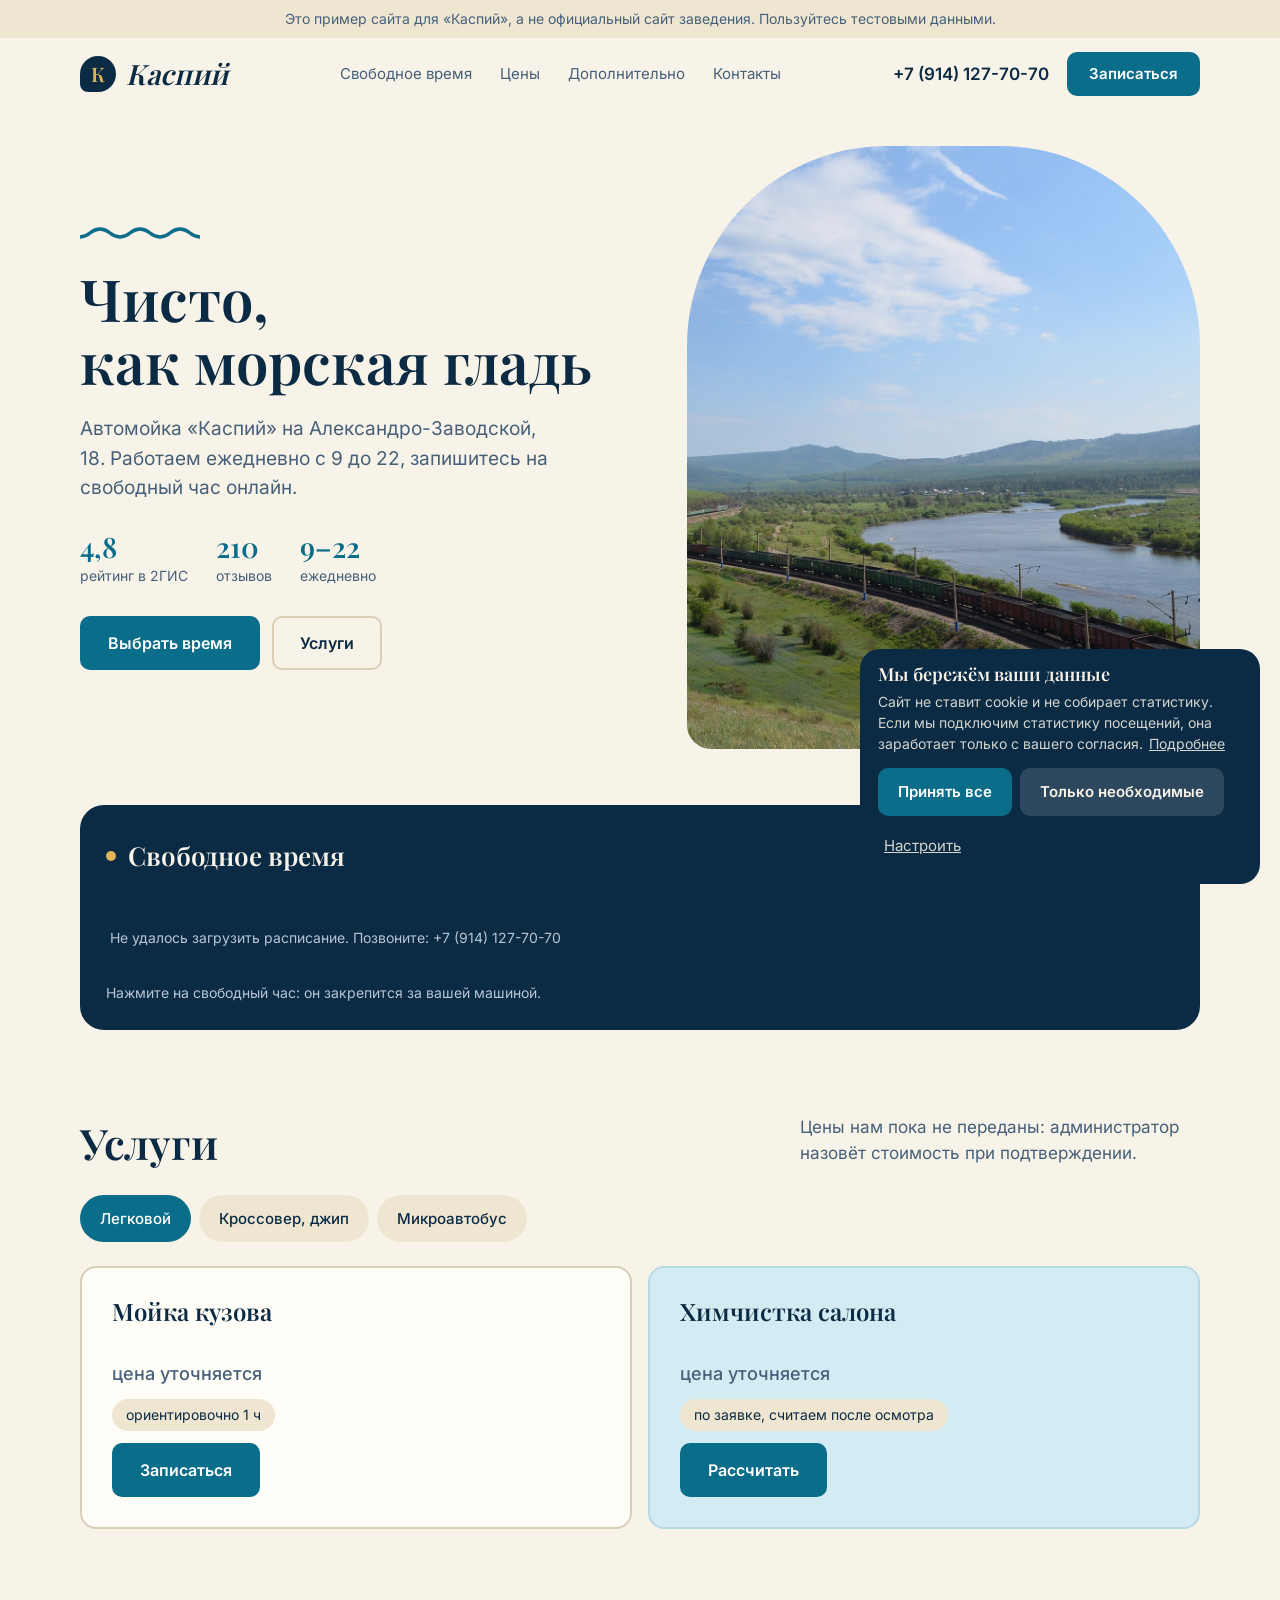
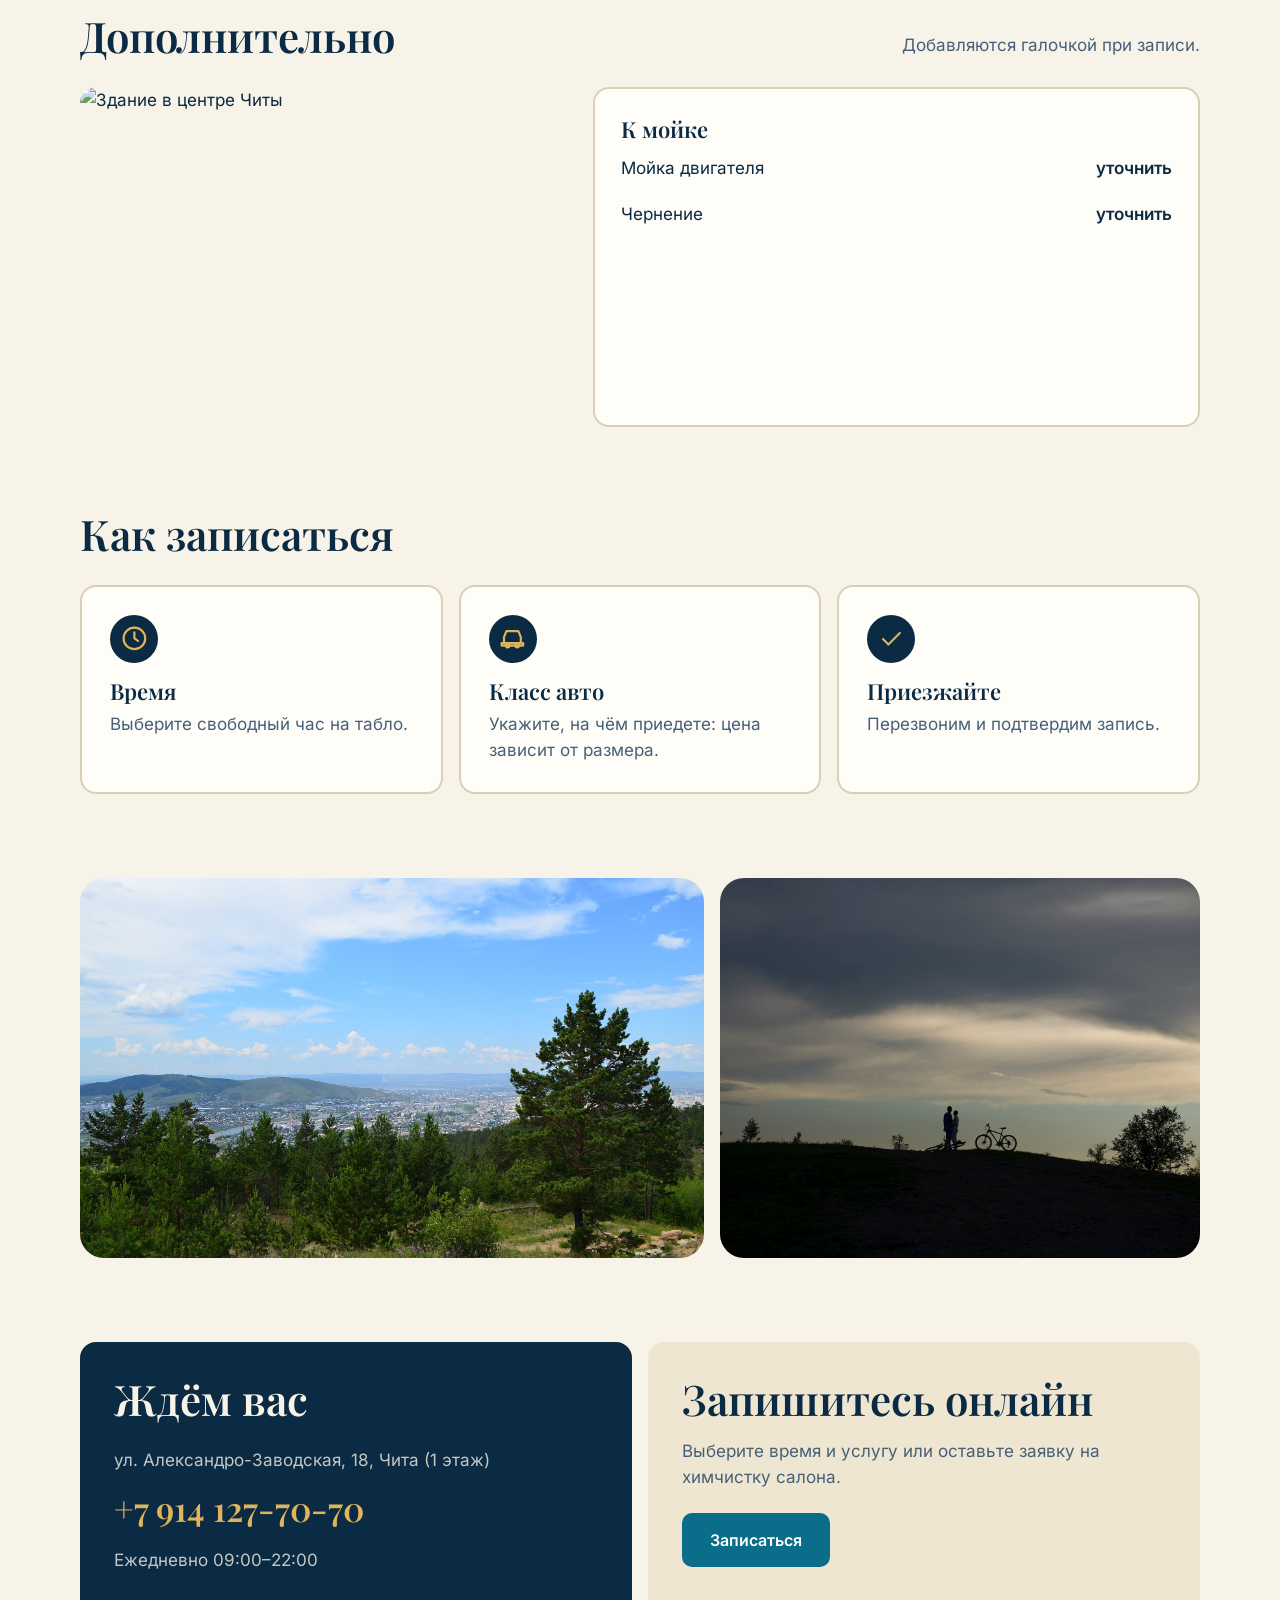
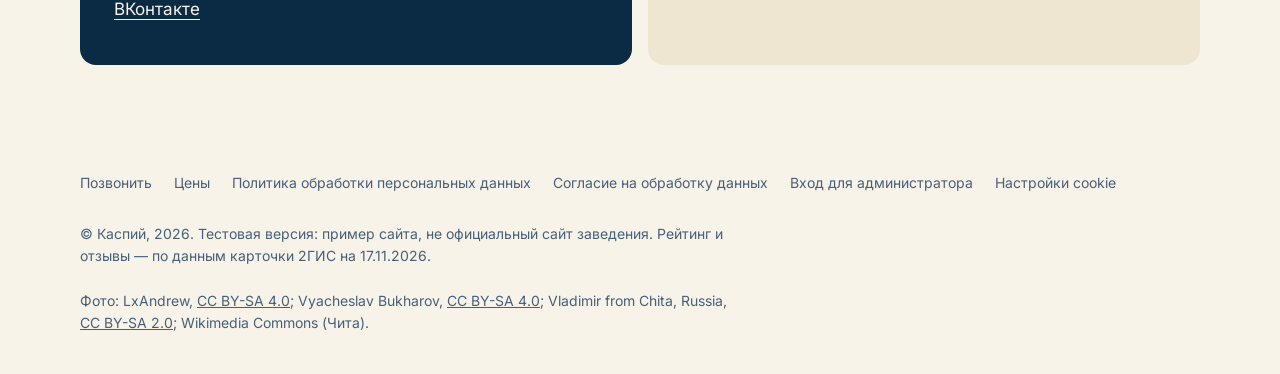
==== commit 528ba730: "Спокойнее первый блок: заголовок, цифры, кнопки Co-Authored-By: Claude Sonnet 5.5 <noreply@anthropic" ====
--- a/index.html
+++ b/index.html
@@ -309,11 +309,11 @@
 
 .logo{font-style:italic;font-size:28px}
 .logo i{border-radius:50% 50% 50% 8px;background:var(--ink);color:var(--live);font:600 20px var(--display)}
-h1{font-size:clamp(38px,5.6vw,68px);line-height:1.06}
+h1{font-size:clamp(34px,4.9vw,58px);line-height:1.1;text-wrap:balance}
 .wavemark{display:block;width:120px;height:24px;margin-bottom:18px;fill:none;stroke:var(--accent);stroke-width:3.5;stroke-linecap:round}
 .hero.v-split .pic{border-radius:200px 200px 24px 24px;aspect-ratio:3.4/4}
 @media(max-width:820px){.hero.v-split .pic{aspect-ratio:4/3;border-radius:24px}}
-.facts b{color:var(--accent)}
+.facts b{color:var(--accent);font-size:28px}
 .board{background:var(--ink);color:#f8f3e8}
 .board h2{color:#f8f3e8}
 .board .note{color:#b8c6d4}
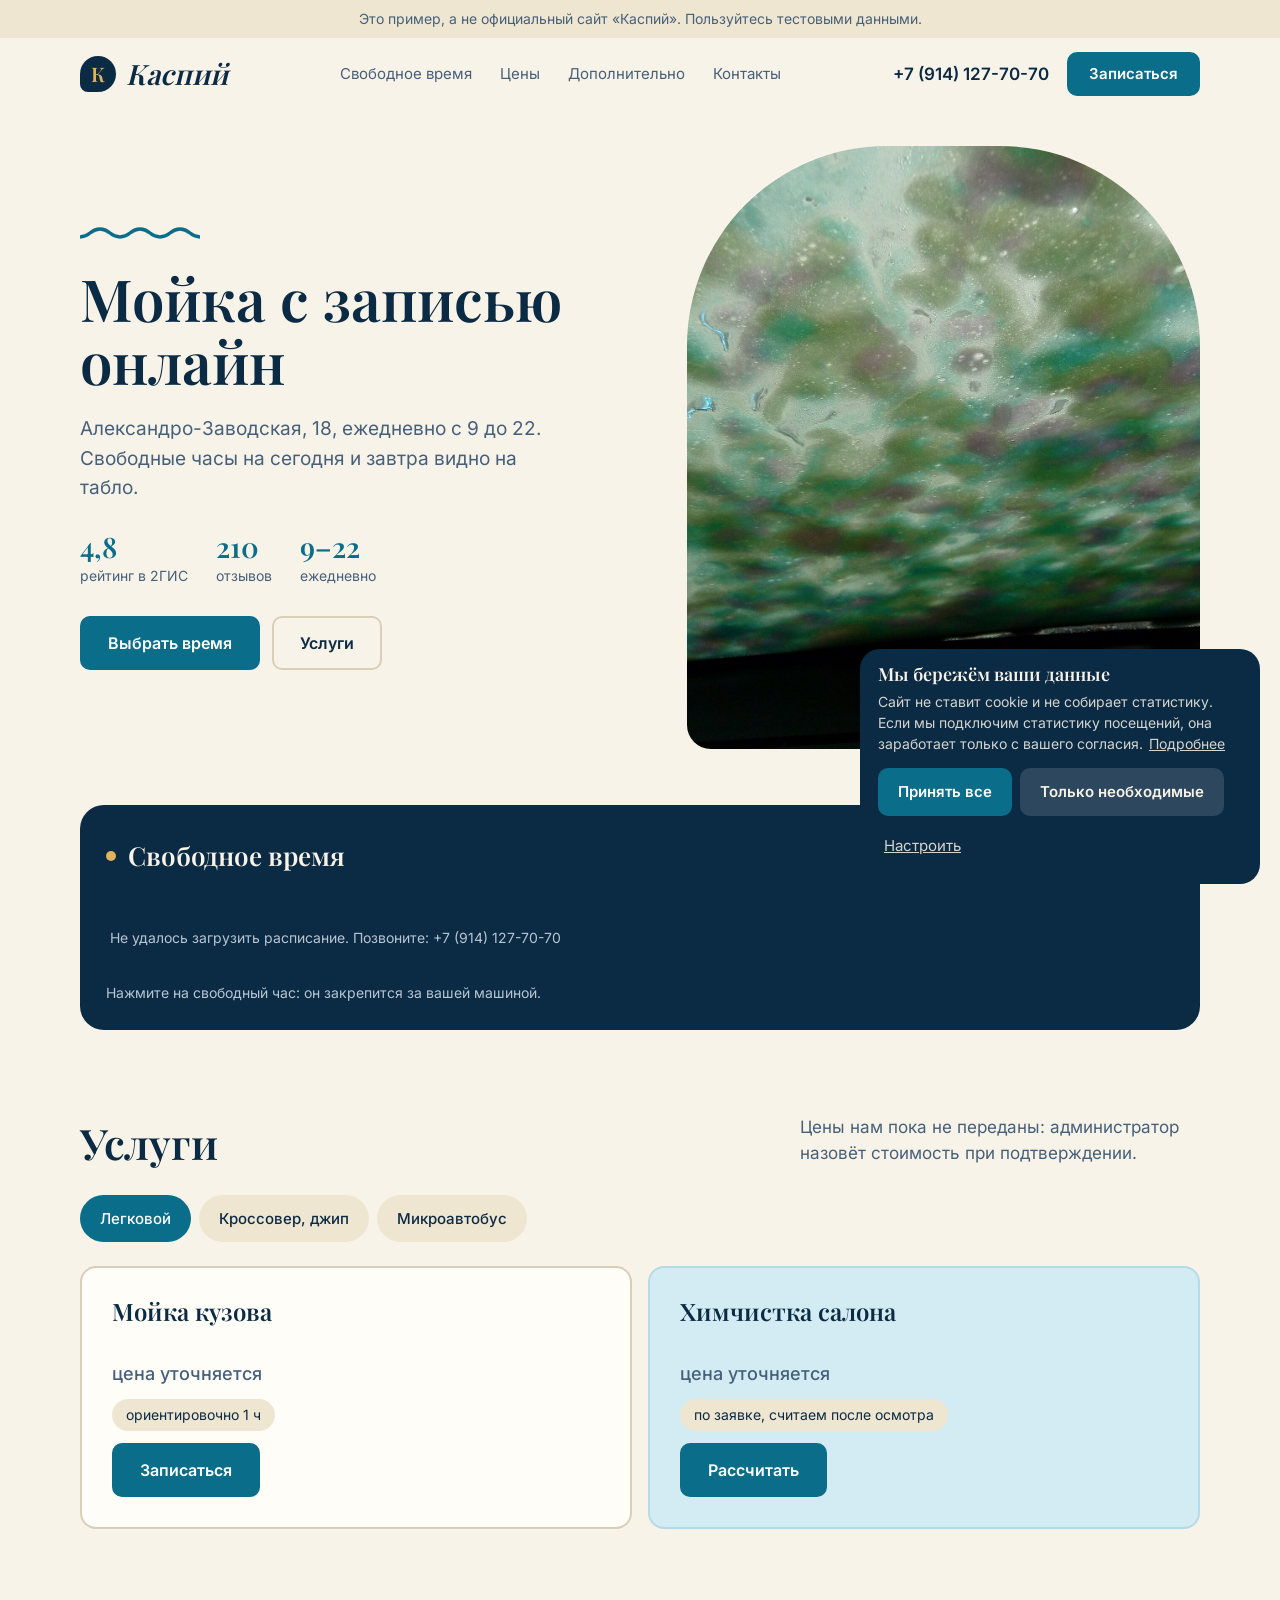
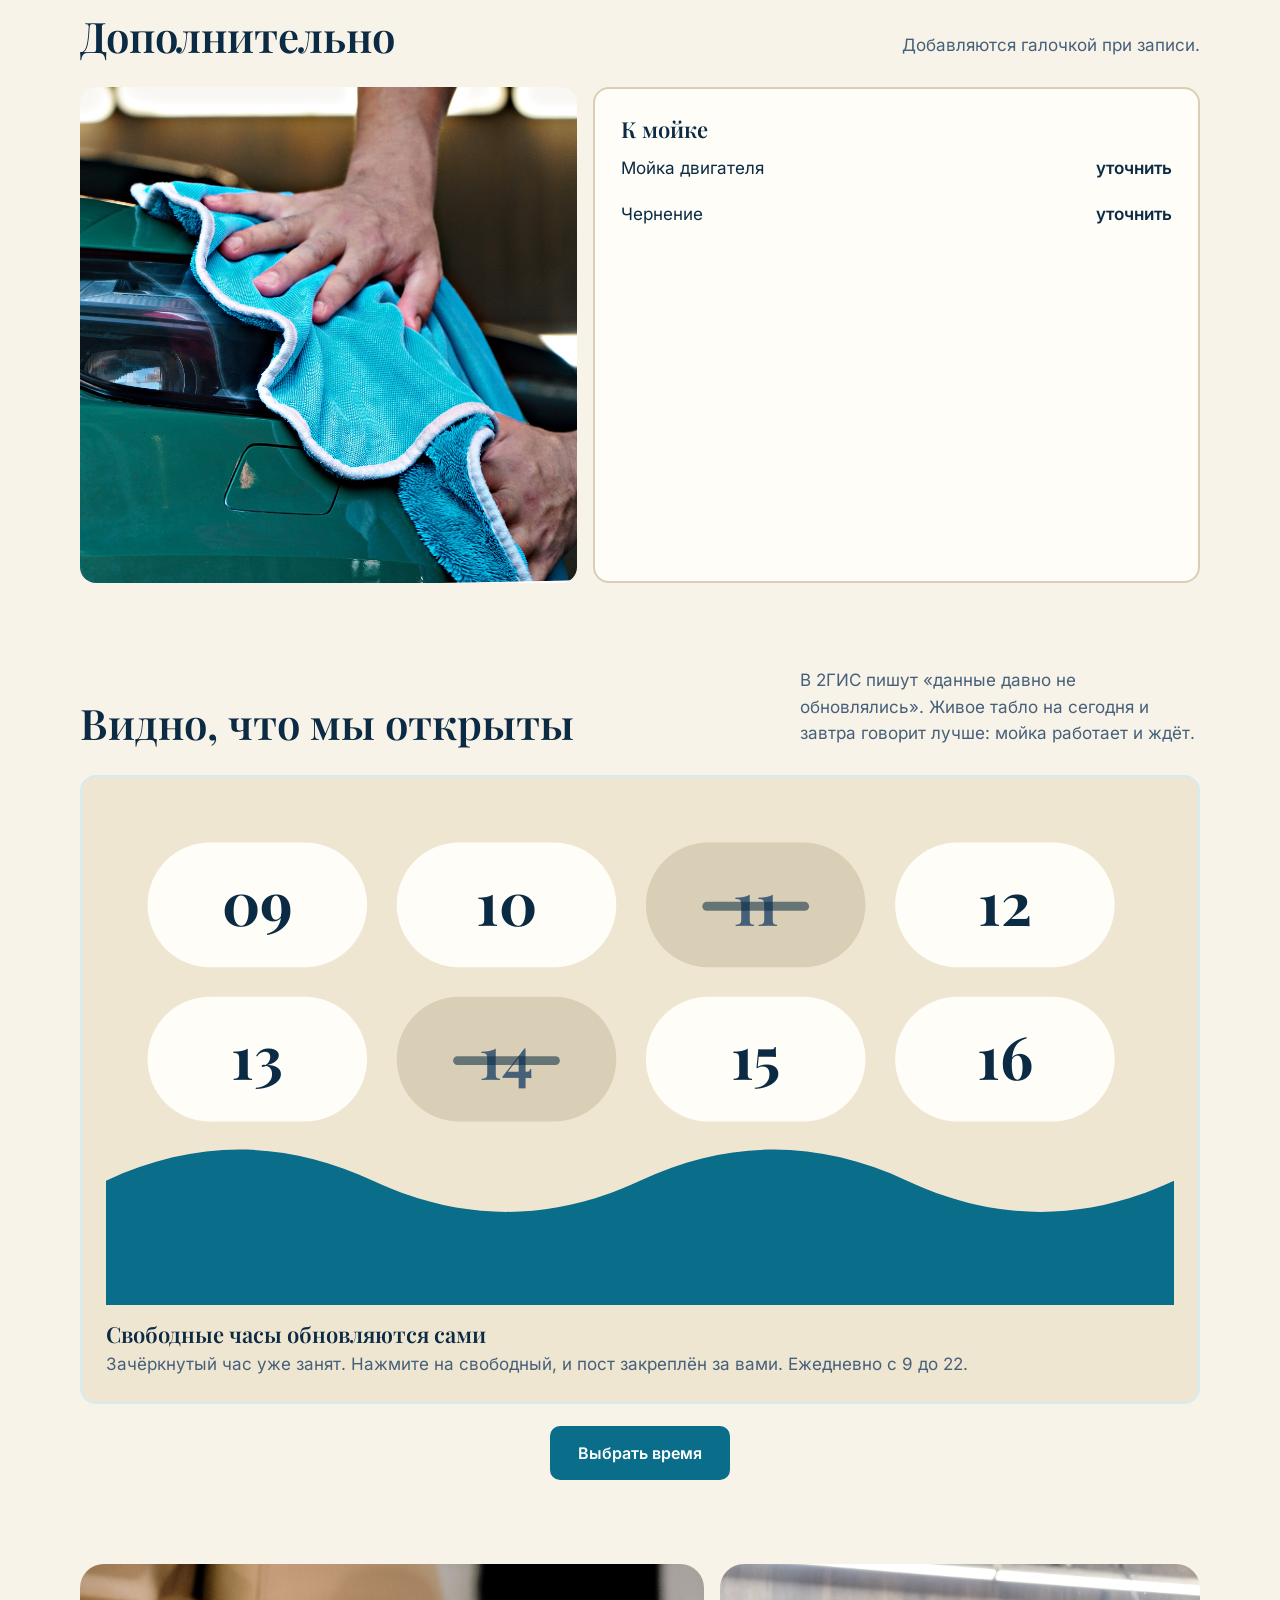
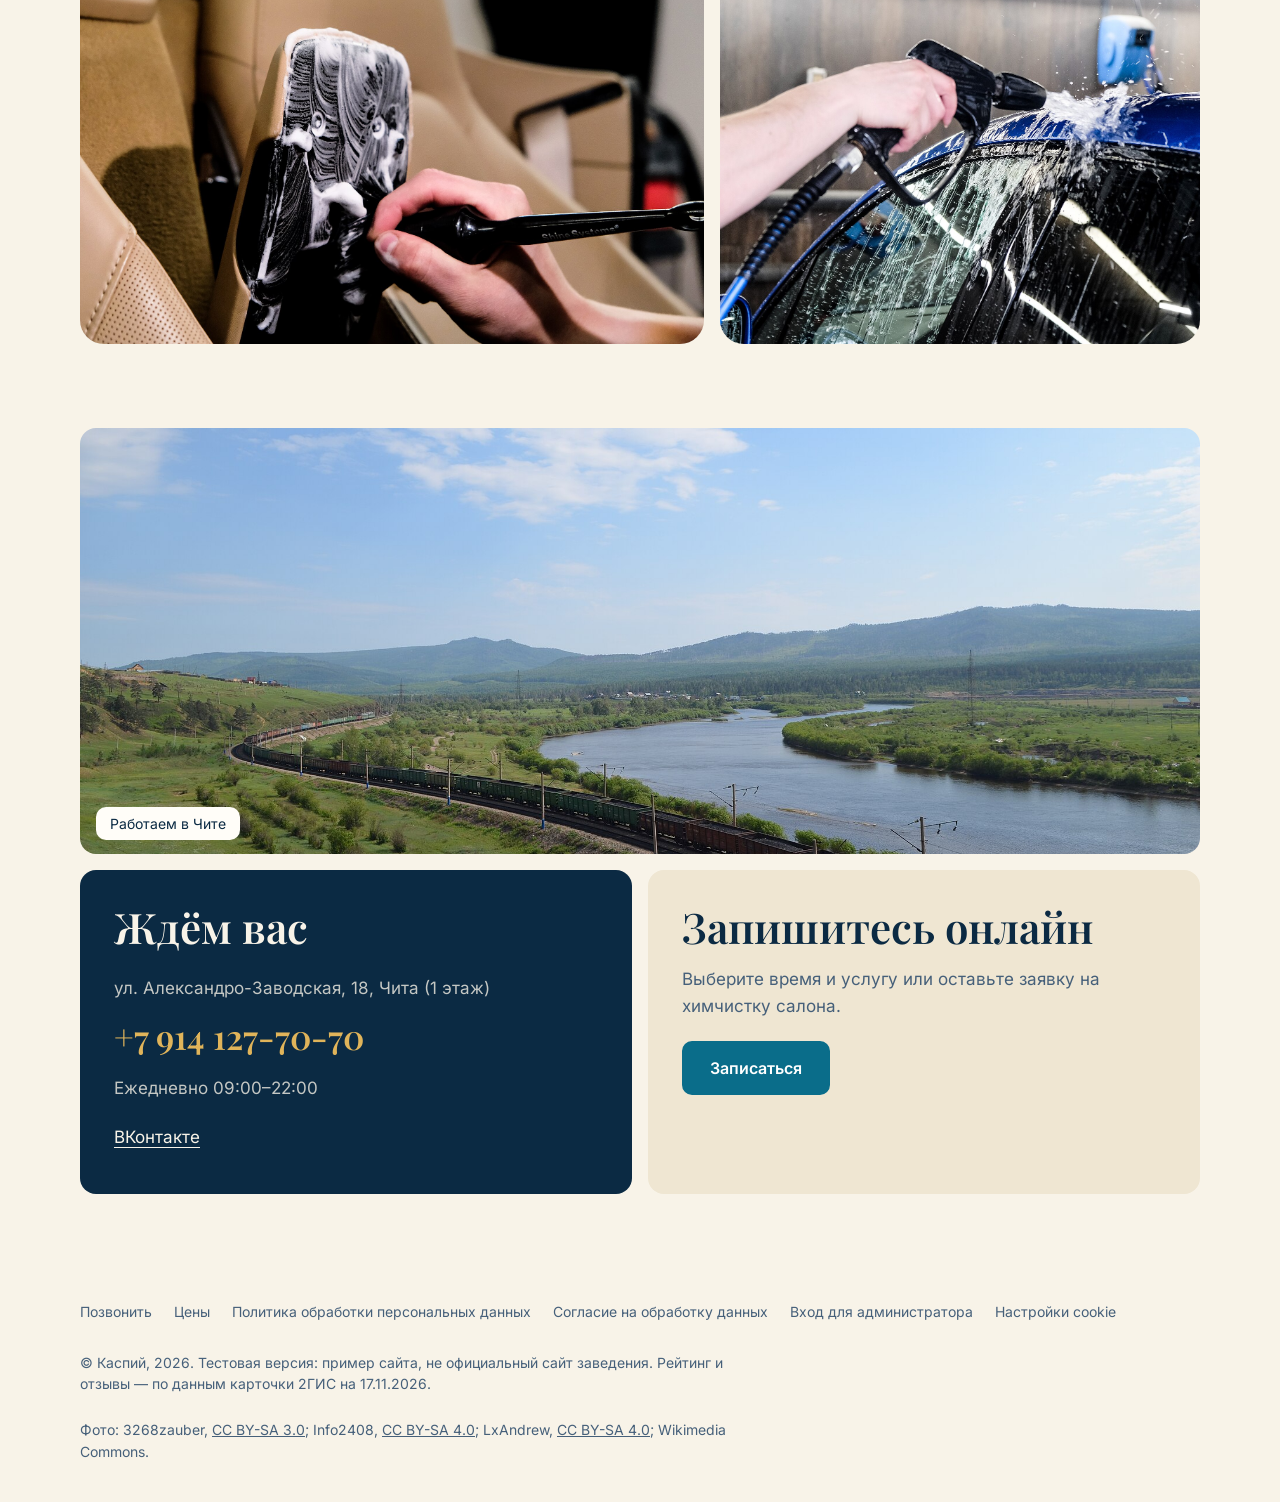
==== commit 05053d79: "Новый дизайн: первый экран на телефоне, конкретный заголовок, фото по теме, свой блок, одно фото Чит" ====
--- a/index.html
+++ b/index.html
@@ -41,6 +41,8 @@
 
 /* плашка тестовой версии */
 .demo{background:var(--soft);font-size:14px;text-align:center;padding:8px 20px;color:var(--mute)}
+/* на телефоне — одна строка, чтобы первый экран достался заголовку и кнопке записи */
+@media(max-width:600px){.demo{font-size:12.5px;padding:6px 16px;white-space:nowrap;overflow:hidden;text-overflow:ellipsis}.demo-x{display:none}}
 
 /* шапка */
 header{position:sticky;top:0;z-index:40;background:var(--bg)}
@@ -67,7 +69,8 @@
 .hero .pic{overflow:hidden;background:var(--soft);border-radius:var(--rl)}
 .hero.v-split{display:grid;grid-template-columns:1.05fr .95fr;gap:40px;align-items:center}
 .hero.v-split .pic{aspect-ratio:4/3.4}
-@media(max-width:820px){.hero.v-split{grid-template-columns:1fr;padding-top:12px;gap:24px}.hero.v-split .pic{order:-1;aspect-ratio:16/11}}
+/* на телефоне сначала заголовок и кнопка записи, фото под ними */
+@media(max-width:820px){.hero.v-split{grid-template-columns:1fr;padding-top:12px;gap:24px}.hero.v-split .pic{aspect-ratio:16/11}}
 .hero.v-full{position:relative;display:grid;align-items:end;min-height:min(78vh,640px);padding:0;border-radius:var(--rl);overflow:hidden;color:var(--on-dark);margin-top:8px}
 .hero.v-full{margin-bottom:56px}
 .hero.v-full .pic{position:absolute;inset:0;border-radius:0}
@@ -112,6 +115,19 @@
 [data-bstyle="bar"] .hour{border-radius:0;border-right:var(--bw) solid var(--line);padding:18px 0}
 [data-bstyle="bar"] .hour.free{background:var(--accent);color:var(--on-accent)}
 [data-bstyle="bar"] .hour.free:hover{background:var(--ink);color:var(--bg);transform:none}
+/* телефон: лента часов и вкладки дней обрезались по краю («13:0», «Послезавтр»), 17.11.2026.
+   Часы — сеткой по 4 в ряд без прокрутки, вкладки — на всю ширину */
+@media(max-width:600px){
+  .board-top{display:grid;grid-template-columns:minmax(0,1fr)}
+  .tabs{width:100%}
+  .tabs button{flex:1 1 0;min-width:0;padding:8px 2px;font-size:13px;letter-spacing:0}
+  .hours{display:grid;grid-template-columns:repeat(4,minmax(0,1fr));overflow:visible;cursor:auto;padding-bottom:0}
+  /* :first-child/:last-child — иначе margin:auto от широкой ленты сжимает первый и последний час в кружок (17.11.2026) */
+  .hours > .hour,.hours > .hour:first-child,.hours > .hour:last-child{min-width:0;max-width:none;margin:0;font-size:15px;letter-spacing:0;padding:13px 0}
+  .hours > p,.hours > .wait:only-child{grid-column:1/-1}
+  [data-bstyle="bar"] .hours{overflow:hidden}
+  [data-bstyle="bar"] .hour{border-bottom:var(--bw) solid var(--line)}
+}
 
 /* цены */
 .chips{display:flex;gap:8px;flex-wrap:wrap;margin-bottom:24px}
@@ -174,7 +190,30 @@
 @media(max-width:700px){.strip,.strip.three{grid-template-columns:1fr;grid-template-rows:none}.strip figure{aspect-ratio:16/10}}
 
 /* контакты */
+.hero .pic.art{display:grid;place-items:center;background:var(--soft)}
+.hero .pic.art svg{width:100%;height:100%;display:block}
+/* свой блок сайта (sites/_art.mjs → sig): карточки с векторной картинкой; цвета берутся из темы */
+.sg-g{display:grid;grid-template-columns:1fr 1fr;gap:16px}
+.sg-g.three{grid-template-columns:repeat(3,1fr)}
+.sg-g.one{grid-template-columns:1fr}
+.sg-c{margin:0;background:var(--surface);border:var(--bw) solid var(--line);border-radius:var(--r);padding:24px}
+.sg-c.on{background:var(--soft);border-color:var(--accent-soft)}
+.sg-c svg{display:block;width:100%;height:auto;margin-bottom:16px}
+.sg-c figcaption{color:var(--mute)}
+.sg-c figcaption b{display:block;font:var(--dw) 22px/1.2 var(--display);letter-spacing:var(--dtrack);text-transform:var(--dcase);color:var(--ink);margin-bottom:4px}
+.sg-cta{margin-top:22px;text-align:center}
+@media(max-width:800px){.sg-g,.sg-g.three{grid-template-columns:1fr}.sg-c{padding:18px}}
+.a-acc{fill:var(--accent)}.a-ink{fill:var(--ink)}.a-soft{fill:var(--accent-soft)}.a-live{fill:var(--live)}.a-surf{fill:var(--surface)}
+.a-mute{fill:var(--line)}.a-line{fill:var(--line)}.a-glass{fill:var(--soft)}.a-bg{fill:var(--soft)}
+.a-ring{stroke:var(--mute);stroke-width:6}.a-hand{fill:none;stroke:var(--ink);stroke-width:6;stroke-linecap:round}
+.a-tick{fill:none;stroke:var(--ink);stroke-width:6;stroke-linecap:round;stroke-linejoin:round}
+.a-arrow{fill:none;stroke:var(--accent);stroke-width:6;stroke-linecap:round;stroke-linejoin:round}
+.a-tickw{fill:none;stroke:var(--on-accent);stroke-width:7;stroke-linecap:round;stroke-linejoin:round}
+.a-t{font:700 20px var(--display);fill:var(--ink)}.a-ts{font:600 15px var(--text);fill:var(--mute)}.a-tw{font:700 18px var(--display);fill:var(--on-accent)}
 .contact{display:grid;grid-template-columns:1fr 1fr;gap:16px}
+.city{position:relative;margin-bottom:16px;border-radius:var(--r);overflow:hidden;aspect-ratio:21/8}
+.city figcaption{position:absolute;left:16px;bottom:14px;background:var(--surface);color:var(--ink);font-size:14px;padding:6px 14px;border-radius:var(--rb)}
+@media(max-width:700px){.city{aspect-ratio:16/10}}
 .card{border-radius:var(--r);padding:34px;background:var(--soft)}
 .card.dark{background:var(--dark);color:var(--on-dark)}
 .card.dark p{opacity:.78}
@@ -184,7 +223,10 @@
 .card .txt{color:var(--mute);margin-bottom:22px}
 .card .links{display:flex;gap:14px;flex-wrap:wrap;margin-top:14px}
 .card .links a{text-decoration:underline;text-underline-offset:4px}
-@media(max-width:700px){.contact{grid-template-columns:1fr}.card{padding:26px}}
+@media(max-width:700px){.contact{grid-template-columns:minmax(0,1fr)}.card{padding:26px}.card .big{font-size:clamp(19px,6vw,30px)}}
+/* номер не переносится по дефису; карточка не шире колонки даже при широком шрифте (Detailing №1, 17.11.2026) */
+.contact > *{min-width:0}
+.card .big{white-space:nowrap;overflow:hidden;text-overflow:ellipsis}
 
 /* подвал */
 footer{padding:12px 0 40px;color:var(--mute);font-size:14px}
@@ -300,6 +342,7 @@
 
 /* цифры из карточки 2ГИС под заголовком */
 .facts{display:flex;gap:28px;flex-wrap:wrap;list-style:none;padding:0;margin:0 0 30px}
+@media(max-width:440px){.facts{gap:18px;flex-wrap:nowrap;margin-bottom:22px}.facts li{min-width:0}}
 .facts li{font-size:14px;color:var(--mute)}
 .facts b{display:block;font:var(--dw) 36px/1 var(--display);letter-spacing:var(--dtrack);color:var(--ink);margin-bottom:4px}
 .hero.v-full .facts li{color:inherit;opacity:.85}
@@ -339,7 +382,7 @@
 </head>
 <body data-plans="cards" data-bstyle="pills">
 <a class="skip" href="#tablo">Перейти к записи</a>
-<div class="demo" role="note">Это пример сайта для «Каспий», а не официальный сайт заведения. Пользуйтесь тестовыми данными.</div>
+<div class="demo" role="note">Это пример, а не официальный сайт «Каспий»<span class="demo-x">. Пользуйтесь тестовыми данными</span>.</div>
 
 <header>
   <div class="wrap nav">
@@ -353,13 +396,13 @@
 </header>
 
 <main class="wrap">
-  <div class="hero v-split"><div class="in"><svg class="wavemark" viewBox="0 0 120 24" aria-hidden="true"><path d="M0 12c10 0 10-8 20-8s10 8 20 8 10-8 20-8 10 8 20 8 10-8 20-8 10 8 20 8" /></svg><h1>Чисто, как&nbsp;морская гладь</h1><p class="lead">Автомойка «Каспий» на Александро-Заводской, 18. Работаем ежедневно с 9 до 22, запишитесь на свободный час онлайн.</p><ul class="facts"><li><b>4,8</b>рейтинг в 2ГИС</li><li><b>210</b>отзывов</li><li><b>9–22</b>ежедневно</li></ul><div class="cta"><a class="btn" href="#tablo">Выбрать время</a><a class="btn soft" href="#ceny">Услуги</a></div></div><div class="pic"><img src="img/strelka.jpg" width="1600" height="1000" alt="Излучина реки и сопки возле Читы" fetchpriority="high"></div></div>
+  <div class="hero v-split"><div class="in"><svg class="wavemark" viewBox="0 0 120 24" aria-hidden="true"><path d="M0 12c10 0 10-8 20-8s10 8 20 8 10-8 20-8 10 8 20 8 10-8 20-8 10 8 20 8" /></svg><h1>Мойка с&nbsp;записью онлайн</h1><p class="lead">Александро-Заводская, 18, ежедневно с 9 до 22. Свободные часы на сегодня и завтра видно на табло.</p><ul class="facts"><li><b>4,8</b>рейтинг в 2ГИС</li><li><b>210</b>отзывов</li><li><b>9–22</b>ежедневно</li></ul><div class="cta"><a class="btn" href="#tablo">Выбрать время</a><a class="btn soft" href="#ceny">Услуги</a></div></div><div class="pic"><img src="img/aktiv.jpg" width="1600" height="1000" alt="Пена на лобовом стекле во время мойки" fetchpriority="high"></div></div>
   <div class="board" id="tablo" data-board role="region" aria-labelledby="h-tablo"><div class="board-top"><h2 id="h-tablo"><span class="live" aria-hidden="true"></span>Свободное время</h2><div class="tabs" id="days-tabs" aria-label="День"></div></div><div class="hours" id="rows" aria-live="polite"><span class="hour wait">Загружаем…</span></div><noscript><p class="note">Расписание видно с включённым JavaScript. Записаться можно по телефону +7 (914) 127-70-70.</p></noscript><p class="note" id="board-note">Нажмите на свободный час: он закрепится за вашей машиной.</p></div>
   <section id="ceny" aria-labelledby="h-ceny"><div class="head"><h2 id="h-ceny">Услуги</h2><p>Цены нам пока не переданы: администратор назовёт стоимость при подтверждении.</p></div><div class="chips" id="chips" aria-label="Класс автомобиля"></div><div class="plans" id="plans"></div></section>
-  <section id="dop" data-extras aria-labelledby="h-dop"><div class="head"><h2 id="h-dop">Дополнительно</h2><p>Добавляются галочкой при записи.</p></div><div class="extras"><figure class="pic"><img src="img/stele.jpg" width="1600" height="1000" alt="Здание в центре Читы" loading="lazy"></figure><div class="list" id="extras-list"></div></div></section>
-  <section aria-labelledby="h-how"><div class="head"><h2 id="h-how">Как записаться</h2></div><div class="steps"><div class="step"><i aria-hidden="true"><svg class="ic" viewBox="0 0 24 24" aria-hidden="true"><circle cx="12" cy="12" r="9"/><path d="M12 7v5l3 2"/></svg></i><h3>Время</h3><p>Выберите свободный час на табло.</p></div><div class="step"><i aria-hidden="true"><svg class="ic" viewBox="0 0 24 24" aria-hidden="true"><path d="M5 16V11l2-5h10l2 5v5"/><path d="M3 16h18v2H3z"/><circle cx="8" cy="18" r="1.5"/><circle cx="16" cy="18" r="1.5"/></svg></i><h3>Класс авто</h3><p>Укажите, на чём приедете: цена зависит от размера.</p></div><div class="step"><i aria-hidden="true"><svg class="ic" viewBox="0 0 24 24" aria-hidden="true"><path d="M5 12.5l4.5 4.5L19 7.5"/></svg></i><h3>Приезжайте</h3><p>Перезвоним и подтвердим запись.</p></div></div></section>
-  <section aria-label="Чита"><div class="strip"><figure><img src="img/batareya.jpg" width="1600" height="1000" alt="Зелёные сопки и вид на Читу" loading="lazy"></figure><figure><img src="img/titov.jpg" width="1600" height="1000" alt="Силуэты на холме на закате" loading="lazy"></figure></div></section>
-  <section id="kontakty" aria-labelledby="h-kont"><div class="contact"><div class="card dark"><h2 id="h-kont">Ждём вас</h2><p><a id="c-addr" href="#" target="_blank" rel="noopener">ул. Александро-Заводская, 18, Чита (1 этаж)</a></p><a class="big" id="c-tel" href="#"></a><p id="c-hrs"></p><div class="links" id="c-links"></div></div><div class="card"><h2>Запишитесь онлайн</h2><p class="txt">Выберите время и услугу или оставьте заявку на химчистку салона.</p><button class="btn" type="button" data-book>Записаться</button></div></div></section>
+  <section id="dop" data-extras aria-labelledby="h-dop"><div class="head"><h2 id="h-dop">Дополнительно</h2><p>Добавляются галочкой при записи.</p></div><div class="extras"><figure class="pic"><img src="img/towel.jpg" width="1600" height="1000" alt="Кузов протирают мягкой микрофиброй" loading="lazy"></figure><div class="list" id="extras-list"></div></div></section>
+  <section class="sg" aria-labelledby="h-otkryto"><div class="head"><h2 id="h-otkryto">Видно, что мы открыты</h2><p>В 2ГИС пишут «данные давно не обновлялись». Живое табло на сегодня и завтра говорит лучше: мойка работает и ждёт.</p></div><div class="sg-g one"><figure class="sg-c on"><svg viewBox="0 0 360 170" role="img" aria-label="Табло на сегодня: свободные и занятые часы"><rect class="a-surf" x="14" y="14" width="74" height="42" rx="21"/><text class="a-t" x="51" y="42" text-anchor="middle" style="">09</text><rect class="a-surf" x="98" y="14" width="74" height="42" rx="21"/><text class="a-t" x="135" y="42" text-anchor="middle" style="">10</text><rect class="a-mute" x="182" y="14" width="74" height="42" rx="21"/><text class="a-t" x="219" y="42" text-anchor="middle" style="fill:var(--mute)">11</text><rect class="a-ink" x="201" y="34" width="36" height="3" rx="1.5" style="opacity:.55"/><rect class="a-surf" x="266" y="14" width="74" height="42" rx="21"/><text class="a-t" x="303" y="42" text-anchor="middle" style="">12</text><rect class="a-surf" x="14" y="66" width="74" height="42" rx="21"/><text class="a-t" x="51" y="94" text-anchor="middle" style="">13</text><rect class="a-mute" x="98" y="66" width="74" height="42" rx="21"/><text class="a-t" x="135" y="94" text-anchor="middle" style="fill:var(--mute)">14</text><rect class="a-ink" x="117" y="86" width="36" height="3" rx="1.5" style="opacity:.55"/><rect class="a-surf" x="182" y="66" width="74" height="42" rx="21"/><text class="a-t" x="219" y="94" text-anchor="middle" style="">15</text><rect class="a-surf" x="266" y="66" width="74" height="42" rx="21"/><text class="a-t" x="303" y="94" text-anchor="middle" style="">16</text><path class="a-acc" d="M0 128c30-14 60-14 90 0s60 14 90 0 60-14 90 0 60 14 90 0V170H0z"/></svg><figcaption><b>Свободные часы обновляются сами</b>Зачёркнутый час уже занят. Нажмите на свободный, и пост закреплён за вами. Ежедневно с 9 до 22.</figcaption></figure></div><p class="sg-cta"><a class="btn" href="#tablo">Выбрать время</a></p></section>
+  <section aria-label="Чита"><div class="strip"><figure><img src="img/interior2.jpg" width="1600" height="1000" alt="Чистка кожаного сиденья щёткой" loading="lazy"></figure><figure><img src="img/wash.jpg" width="1600" height="1000" alt="Мойка кузова струёй воды под давлением" loading="lazy"></figure></div></section>
+  <section id="kontakty" aria-labelledby="h-kont"><figure class="city"><img src="img/strelka.jpg" width="1600" height="1000" alt="Слияние рек Ингоды и Читы" loading="lazy"><figcaption>Работаем в Чите</figcaption></figure><div class="contact"><div class="card dark"><h2 id="h-kont">Ждём вас</h2><p><a id="c-addr" href="#" target="_blank" rel="noopener">ул. Александро-Заводская, 18, Чита (1 этаж)</a></p><a class="big" id="c-tel" href="#"></a><p id="c-hrs"></p><div class="links" id="c-links"></div></div><div class="card"><h2>Запишитесь онлайн</h2><p class="txt">Выберите время и услугу или оставьте заявку на химчистку салона.</p><button class="btn" type="button" data-book>Записаться</button></div></div></section>
 </main>
 
 <footer>
@@ -373,7 +416,7 @@
     </div>
     <div class="legal">
       <p>© <span id="fbrand">Каспий</span>, 2026. Тестовая версия: пример сайта, не официальный сайт заведения. Рейтинг и отзывы — по данным карточки 2ГИС на 17.11.2026.</p>
-      <p>Фото: LxAndrew, <a href="https://creativecommons.org/licenses/by-sa/4.0" target="_blank" rel="noopener">CC BY-SA 4.0</a>; Vyacheslav Bukharov, <a href="https://creativecommons.org/licenses/by-sa/4.0" target="_blank" rel="noopener">CC BY-SA 4.0</a>; Vladimir from Chita, Russia, <a href="https://creativecommons.org/licenses/by-sa/2.0" target="_blank" rel="noopener">CC BY-SA 2.0</a>; Wikimedia Commons (Чита).</p>
+      <p>Фото: 3268zauber, <a href="https://creativecommons.org/licenses/by-sa/3.0" target="_blank" rel="noopener">CC BY-SA 3.0</a>; Info2408, <a href="https://creativecommons.org/licenses/by-sa/4.0" target="_blank" rel="noopener">CC BY-SA 4.0</a>; LxAndrew, <a href="https://creativecommons.org/licenses/by-sa/4.0" target="_blank" rel="noopener">CC BY-SA 4.0</a>; Wikimedia Commons.</p>
     </div>
   </div>
 </footer>
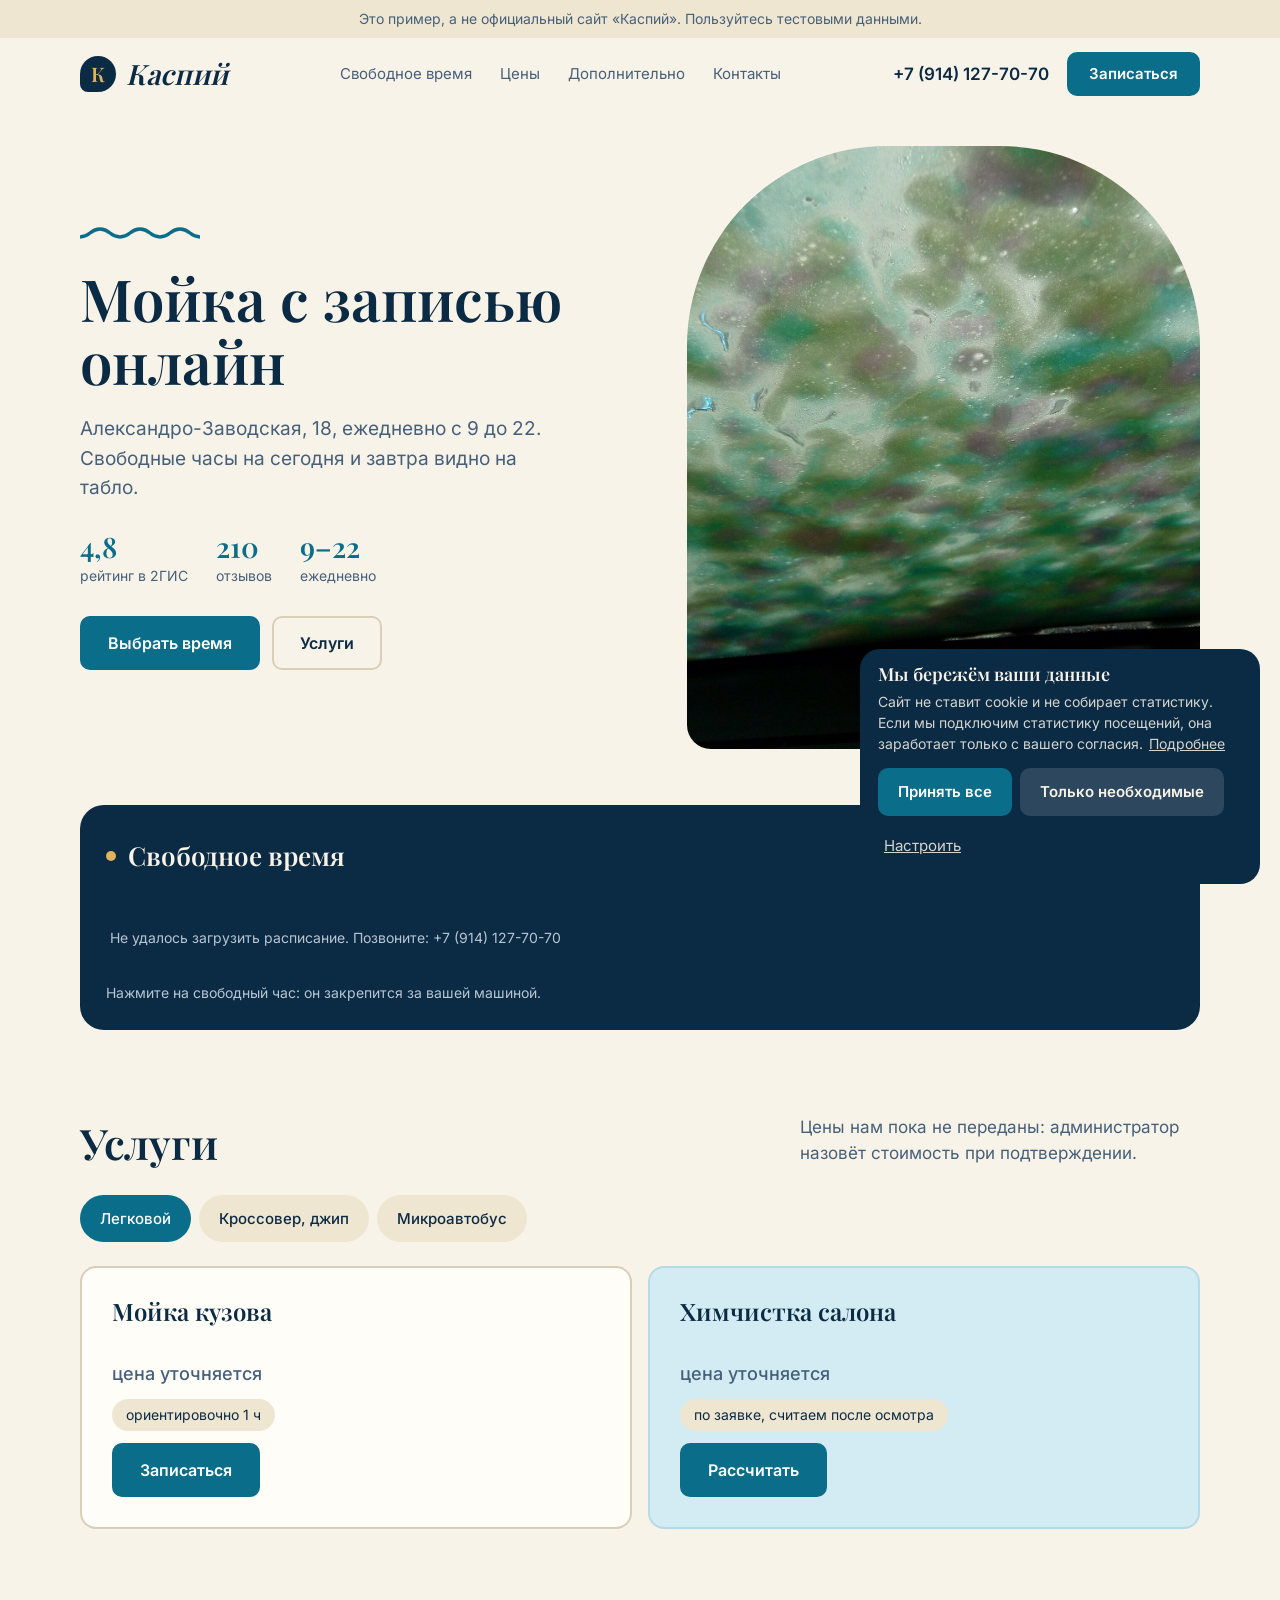
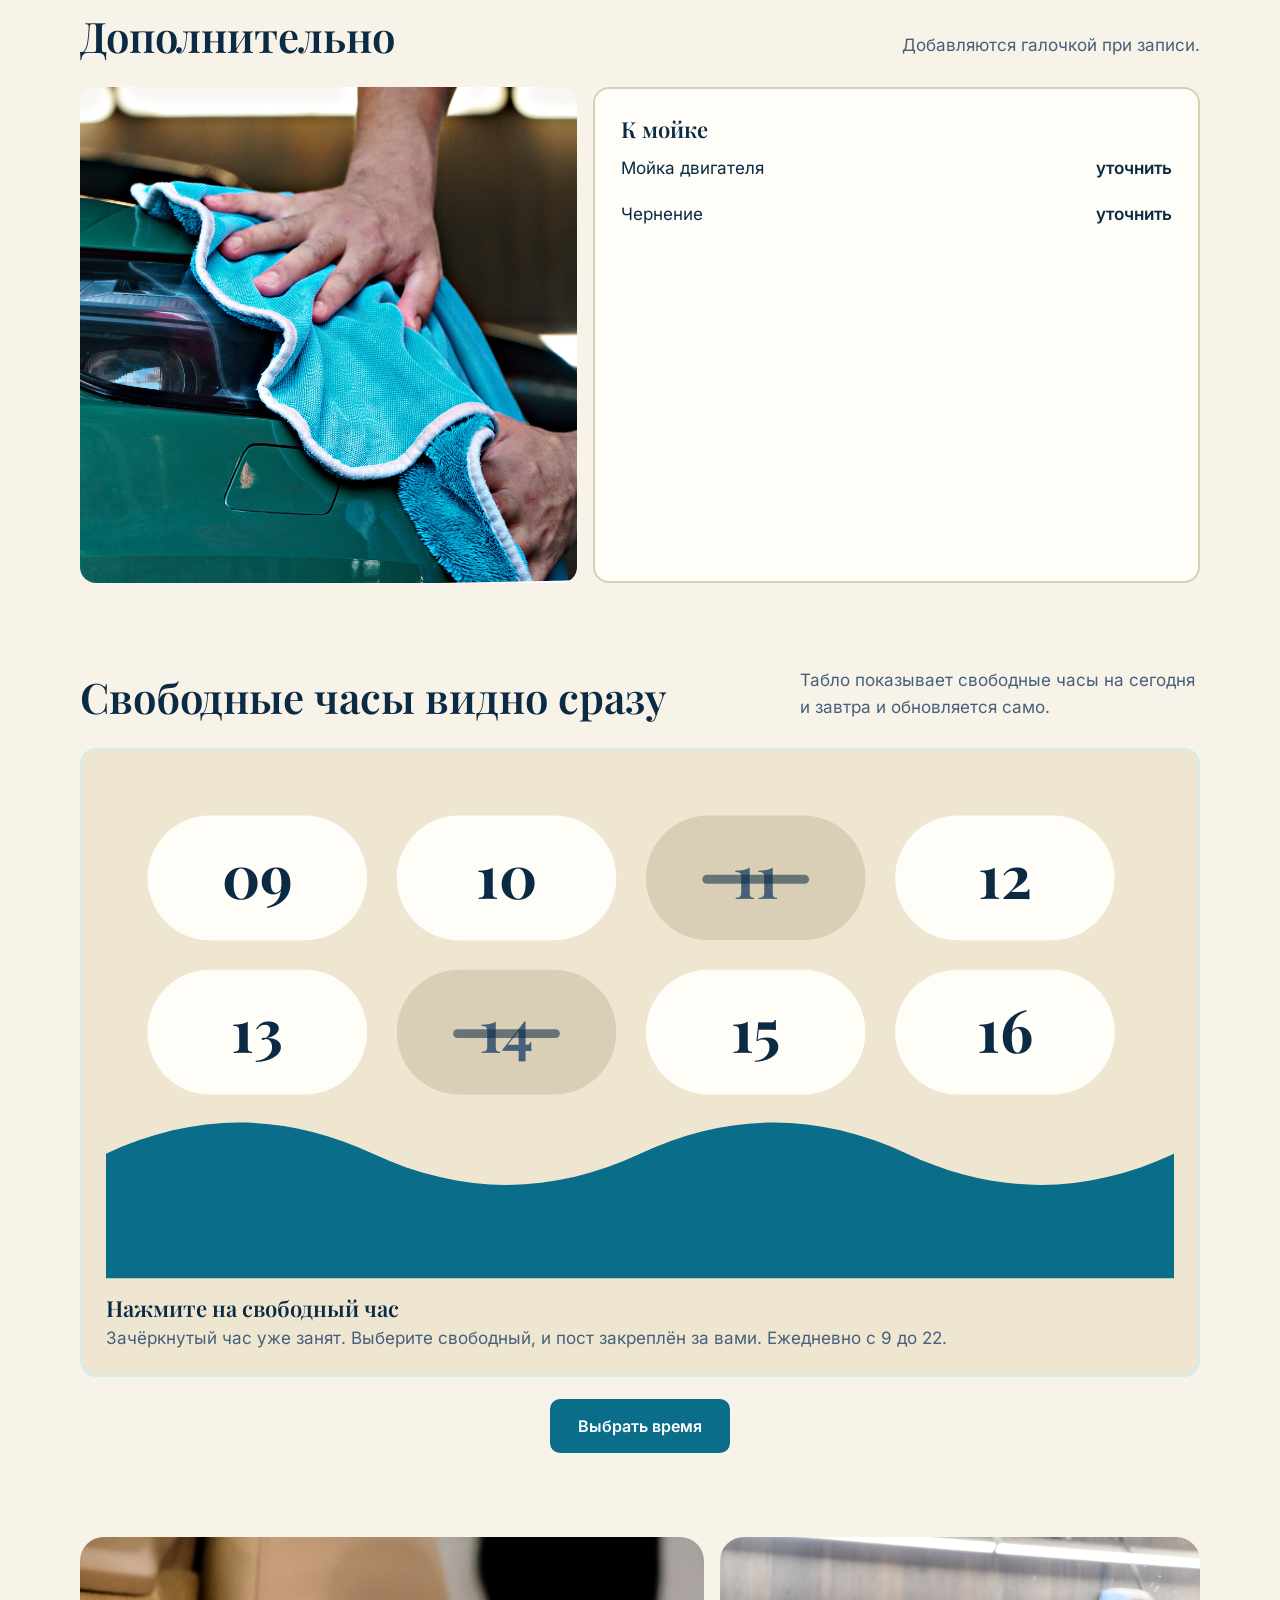
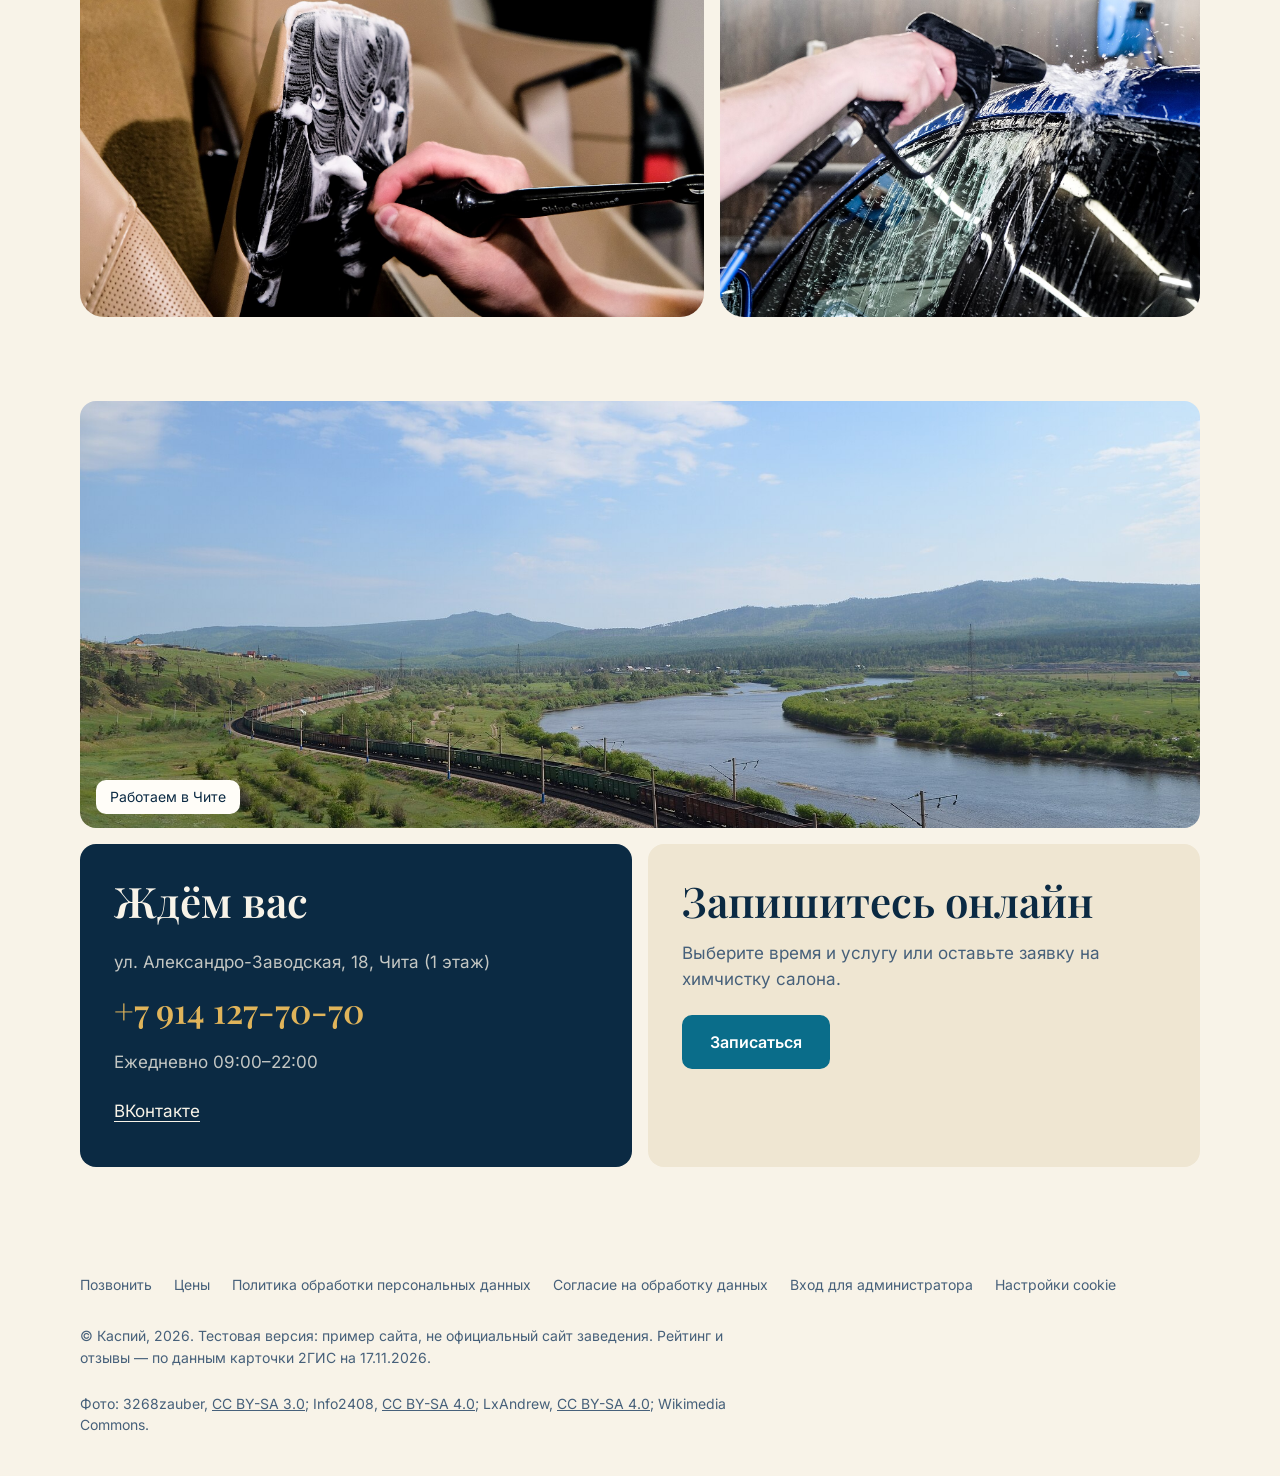
==== commit 6b10282d: "Новый дизайн: первый экран на телефоне, конкретный заголовок, фото по теме, свой блок, одно фото Чит" ====
--- a/index.html
+++ b/index.html
@@ -400,7 +400,7 @@
   <div class="board" id="tablo" data-board role="region" aria-labelledby="h-tablo"><div class="board-top"><h2 id="h-tablo"><span class="live" aria-hidden="true"></span>Свободное время</h2><div class="tabs" id="days-tabs" aria-label="День"></div></div><div class="hours" id="rows" aria-live="polite"><span class="hour wait">Загружаем…</span></div><noscript><p class="note">Расписание видно с включённым JavaScript. Записаться можно по телефону +7 (914) 127-70-70.</p></noscript><p class="note" id="board-note">Нажмите на свободный час: он закрепится за вашей машиной.</p></div>
   <section id="ceny" aria-labelledby="h-ceny"><div class="head"><h2 id="h-ceny">Услуги</h2><p>Цены нам пока не переданы: администратор назовёт стоимость при подтверждении.</p></div><div class="chips" id="chips" aria-label="Класс автомобиля"></div><div class="plans" id="plans"></div></section>
   <section id="dop" data-extras aria-labelledby="h-dop"><div class="head"><h2 id="h-dop">Дополнительно</h2><p>Добавляются галочкой при записи.</p></div><div class="extras"><figure class="pic"><img src="img/towel.jpg" width="1600" height="1000" alt="Кузов протирают мягкой микрофиброй" loading="lazy"></figure><div class="list" id="extras-list"></div></div></section>
-  <section class="sg" aria-labelledby="h-otkryto"><div class="head"><h2 id="h-otkryto">Видно, что мы открыты</h2><p>В 2ГИС пишут «данные давно не обновлялись». Живое табло на сегодня и завтра говорит лучше: мойка работает и ждёт.</p></div><div class="sg-g one"><figure class="sg-c on"><svg viewBox="0 0 360 170" role="img" aria-label="Табло на сегодня: свободные и занятые часы"><rect class="a-surf" x="14" y="14" width="74" height="42" rx="21"/><text class="a-t" x="51" y="42" text-anchor="middle" style="">09</text><rect class="a-surf" x="98" y="14" width="74" height="42" rx="21"/><text class="a-t" x="135" y="42" text-anchor="middle" style="">10</text><rect class="a-mute" x="182" y="14" width="74" height="42" rx="21"/><text class="a-t" x="219" y="42" text-anchor="middle" style="fill:var(--mute)">11</text><rect class="a-ink" x="201" y="34" width="36" height="3" rx="1.5" style="opacity:.55"/><rect class="a-surf" x="266" y="14" width="74" height="42" rx="21"/><text class="a-t" x="303" y="42" text-anchor="middle" style="">12</text><rect class="a-surf" x="14" y="66" width="74" height="42" rx="21"/><text class="a-t" x="51" y="94" text-anchor="middle" style="">13</text><rect class="a-mute" x="98" y="66" width="74" height="42" rx="21"/><text class="a-t" x="135" y="94" text-anchor="middle" style="fill:var(--mute)">14</text><rect class="a-ink" x="117" y="86" width="36" height="3" rx="1.5" style="opacity:.55"/><rect class="a-surf" x="182" y="66" width="74" height="42" rx="21"/><text class="a-t" x="219" y="94" text-anchor="middle" style="">15</text><rect class="a-surf" x="266" y="66" width="74" height="42" rx="21"/><text class="a-t" x="303" y="94" text-anchor="middle" style="">16</text><path class="a-acc" d="M0 128c30-14 60-14 90 0s60 14 90 0 60-14 90 0 60 14 90 0V170H0z"/></svg><figcaption><b>Свободные часы обновляются сами</b>Зачёркнутый час уже занят. Нажмите на свободный, и пост закреплён за вами. Ежедневно с 9 до 22.</figcaption></figure></div><p class="sg-cta"><a class="btn" href="#tablo">Выбрать время</a></p></section>
+  <section class="sg" aria-labelledby="h-otkryto"><div class="head"><h2 id="h-otkryto">Свободные часы видно сразу</h2><p>Табло показывает свободные часы на сегодня и завтра и обновляется само.</p></div><div class="sg-g one"><figure class="sg-c on"><svg viewBox="0 0 360 170" role="img" aria-label="Табло на сегодня: свободные и занятые часы"><rect class="a-surf" x="14" y="14" width="74" height="42" rx="21"/><text class="a-t" x="51" y="42" text-anchor="middle" style="">09</text><rect class="a-surf" x="98" y="14" width="74" height="42" rx="21"/><text class="a-t" x="135" y="42" text-anchor="middle" style="">10</text><rect class="a-mute" x="182" y="14" width="74" height="42" rx="21"/><text class="a-t" x="219" y="42" text-anchor="middle" style="fill:var(--mute)">11</text><rect class="a-ink" x="201" y="34" width="36" height="3" rx="1.5" style="opacity:.55"/><rect class="a-surf" x="266" y="14" width="74" height="42" rx="21"/><text class="a-t" x="303" y="42" text-anchor="middle" style="">12</text><rect class="a-surf" x="14" y="66" width="74" height="42" rx="21"/><text class="a-t" x="51" y="94" text-anchor="middle" style="">13</text><rect class="a-mute" x="98" y="66" width="74" height="42" rx="21"/><text class="a-t" x="135" y="94" text-anchor="middle" style="fill:var(--mute)">14</text><rect class="a-ink" x="117" y="86" width="36" height="3" rx="1.5" style="opacity:.55"/><rect class="a-surf" x="182" y="66" width="74" height="42" rx="21"/><text class="a-t" x="219" y="94" text-anchor="middle" style="">15</text><rect class="a-surf" x="266" y="66" width="74" height="42" rx="21"/><text class="a-t" x="303" y="94" text-anchor="middle" style="">16</text><path class="a-acc" d="M0 128c30-14 60-14 90 0s60 14 90 0 60-14 90 0 60 14 90 0V170H0z"/></svg><figcaption><b>Нажмите на свободный час</b>Зачёркнутый час уже занят. Выберите свободный, и пост закреплён за вами. Ежедневно с 9 до 22.</figcaption></figure></div><p class="sg-cta"><a class="btn" href="#tablo">Выбрать время</a></p></section>
   <section aria-label="Чита"><div class="strip"><figure><img src="img/interior2.jpg" width="1600" height="1000" alt="Чистка кожаного сиденья щёткой" loading="lazy"></figure><figure><img src="img/wash.jpg" width="1600" height="1000" alt="Мойка кузова струёй воды под давлением" loading="lazy"></figure></div></section>
   <section id="kontakty" aria-labelledby="h-kont"><figure class="city"><img src="img/strelka.jpg" width="1600" height="1000" alt="Слияние рек Ингоды и Читы" loading="lazy"><figcaption>Работаем в Чите</figcaption></figure><div class="contact"><div class="card dark"><h2 id="h-kont">Ждём вас</h2><p><a id="c-addr" href="#" target="_blank" rel="noopener">ул. Александро-Заводская, 18, Чита (1 этаж)</a></p><a class="big" id="c-tel" href="#"></a><p id="c-hrs"></p><div class="links" id="c-links"></div></div><div class="card"><h2>Запишитесь онлайн</h2><p class="txt">Выберите время и услугу или оставьте заявку на химчистку салона.</p><button class="btn" type="button" data-book>Записаться</button></div></div></section>
 </main>
